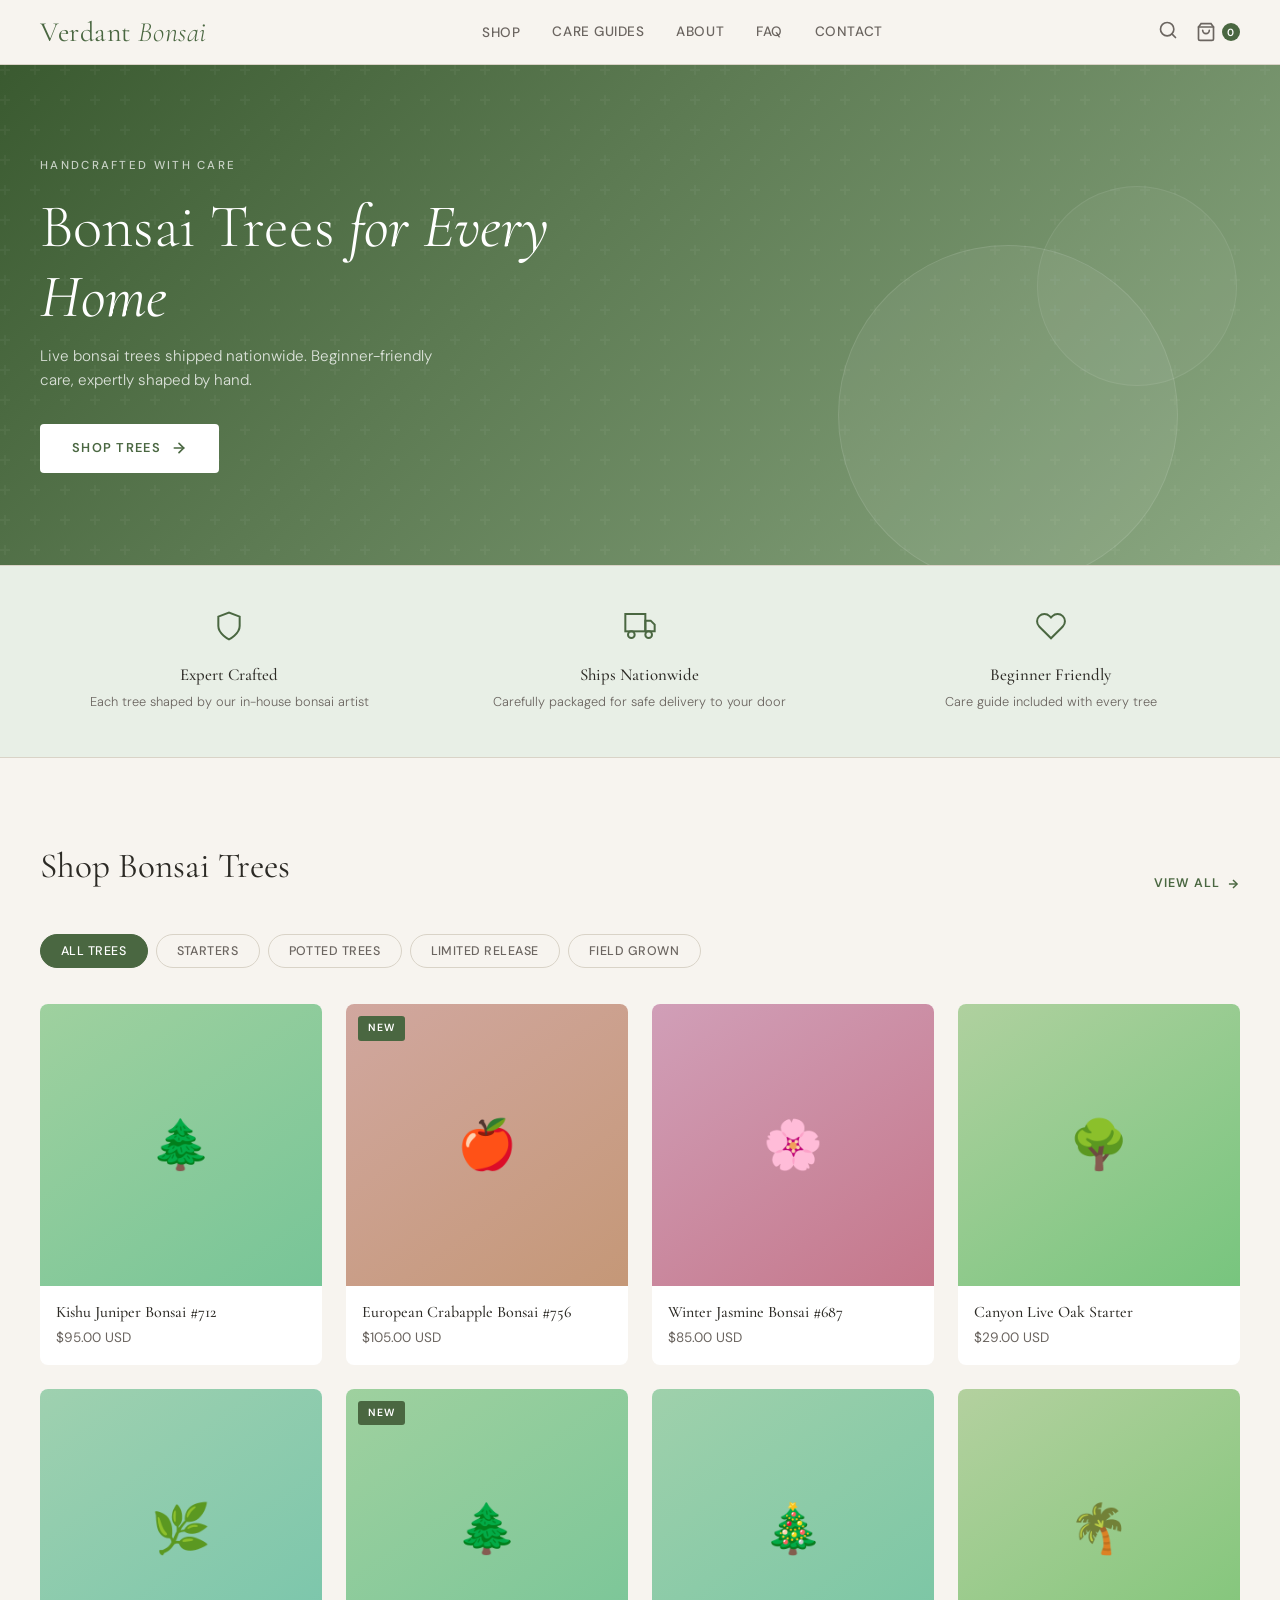
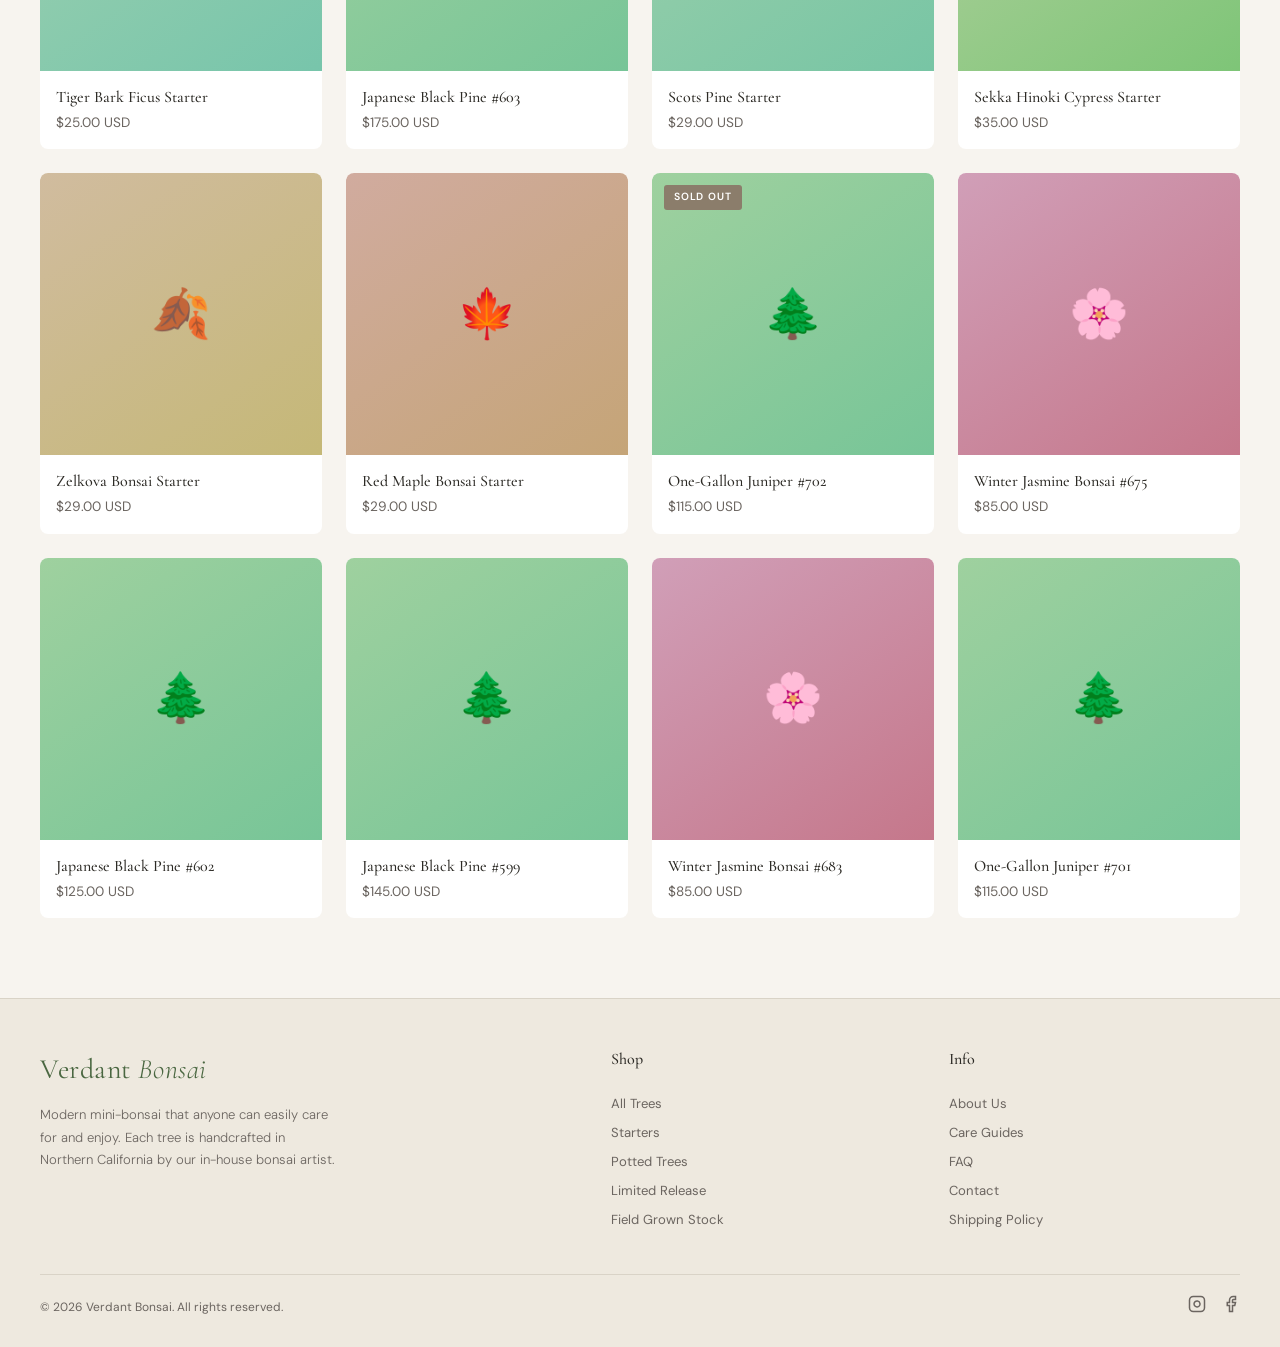
==== index.html @ 72b9e4d8 "Add files via upload" ====
<!DOCTYPE html>
<html lang="en">
<head>
<meta charset="UTF-8">
<meta name="viewport" content="width=device-width, initial-scale=1.0">
<title>Verdant — Bonsai Trees for Every Home</title>
<link rel="preconnect" href="https://fonts.googleapis.com">
<link href="https://fonts.googleapis.com/css2?family=Cormorant+Garamond:ital,wght@0,300;0,400;0,500;0,600;1,300;1,400&family=DM+Sans:wght@300;400;500;600&display=swap" rel="stylesheet">
<style>
:root {
  --color-bg: #f7f4ef;
  --color-bg-warm: #eee9df;
  --color-text: #2c2a25;
  --color-text-light: #6b6560;
  --color-accent: #4a6741;
  --color-accent-hover: #3b5334;
  --color-accent-light: #e8efe6;
  --color-border: #d9d3c7;
  --color-white: #ffffff;
  --color-badge-new: #4a6741;
  --color-badge-sold: #8b7d6b;
  --font-display: 'Cormorant Garamond', Georgia, serif;
  --font-body: 'DM Sans', -apple-system, sans-serif;
  --max-width: 1280px;
  --nav-height: 64px;
  --transition: 0.3s cubic-bezier(0.25, 0.46, 0.45, 0.94);
}
*, *::before, *::after { box-sizing: border-box; margin: 0; padding: 0; }
html { scroll-behavior: smooth; }
body {
  font-family: var(--font-body);
  background: var(--color-bg);
  color: var(--color-text);
  line-height: 1.6;
  -webkit-font-smoothing: antialiased;
}
a { color: inherit; text-decoration: none; }
img { display: block; max-width: 100%; }
button { border: none; background: none; cursor: pointer; font-family: inherit; }
ul { list-style: none; }

.header {
  position: sticky;
  top: 0;
  z-index: 100;
  background: var(--color-bg);
  border-bottom: 1px solid var(--color-border);
  transition: box-shadow var(--transition);
}
.header.scrolled { box-shadow: 0 2px 20px rgba(0,0,0,0.06); }
.header-inner {
  max-width: var(--max-width);
  margin: 0 auto;
  padding: 0 40px;
  display: flex;
  align-items: center;
  justify-content: space-between;
  height: var(--nav-height);
}
.logo {
  font-family: var(--font-display);
  font-size: 1.75rem;
  font-weight: 400;
  letter-spacing: 0.02em;
  color: var(--color-accent);
}
.logo span { font-style: italic; font-weight: 300; }
.nav-links {
  display: flex;
  align-items: center;
  gap: 32px;
}
.nav-links a {
  font-size: 0.85rem;
  font-weight: 500;
  letter-spacing: 0.04em;
  text-transform: uppercase;
  color: var(--color-text-light);
  position: relative;
  padding: 4px 0;
  transition: color var(--transition);
}
.nav-links a::after {
  content: '';
  position: absolute;
  bottom: -2px;
  left: 0;
  width: 0;
  height: 1.5px;
  background: var(--color-accent);
  transition: width var(--transition);
}
.nav-links a:hover { color: var(--color-accent); }
.nav-links a:hover::after { width: 100%; }
.nav-item { position: relative; }
.nav-dropdown {
  position: absolute;
  top: calc(100% + 18px);
  left: 50%;
  transform: translateX(-50%) translateY(8px);
  background: var(--color-white);
  border: 1px solid var(--color-border);
  border-radius: 8px;
  padding: 20px 24px;
  min-width: 200px;
  opacity: 0;
  visibility: hidden;
  transition: all var(--transition);
  box-shadow: 0 12px 40px rgba(0,0,0,0.08);
}
.nav-item:hover .nav-dropdown {
  opacity: 1;
  visibility: visible;
  transform: translateX(-50%) translateY(0);
}
.nav-dropdown a {
  display: block;
  font-size: 0.82rem;
  padding: 6px 0;
  text-transform: none;
  letter-spacing: 0;
  color: var(--color-text);
}
.nav-dropdown a:hover { color: var(--color-accent); }
.nav-dropdown a::after { display: none; }
.nav-icons {
  display: flex;
  align-items: center;
  gap: 18px;
}
.nav-icons button {
  color: var(--color-text-light);
  transition: color var(--transition);
}
.nav-icons button:hover { color: var(--color-accent); }
.cart-btn {
  position: relative;
  font-size: 0.82rem;
  font-weight: 500;
  display: flex;
  align-items: center;
  gap: 6px;
}
.cart-count {
  background: var(--color-accent);
  color: white;
  font-size: 0.65rem;
  width: 18px;
  height: 18px;
  border-radius: 50%;
  display: flex;
  align-items: center;
  justify-content: center;
  font-weight: 600;
}
.mobile-toggle {
  display: none;
  flex-direction: column;
  gap: 5px;
  padding: 4px;
}
.mobile-toggle span {
  display: block;
  width: 22px;
  height: 2px;
  background: var(--color-text);
}

.hero {
  position: relative;
  height: 500px;
  overflow: hidden;
  background: linear-gradient(135deg, #3a5a30 0%, #5c7a52 40%, #8ba882 100%);
}
.hero-overlay {
  position: absolute;
  inset: 0;
  background: url("data:image/svg+xml,%3Csvg width='60' height='60' viewBox='0 0 60 60' xmlns='http://www.w3.org/2000/svg'%3E%3Cg fill='none' fill-rule='evenodd'%3E%3Cg fill='%23ffffff' fill-opacity='0.04'%3E%3Cpath d='M36 34v-4h-2v4h-4v2h4v4h2v-4h4v-2h-4zm0-30V0h-2v4h-4v2h4v4h2V6h4V4h-4zM6 34v-4H4v4H0v2h4v4h2v-4h4v-2H6zM6 4V0H4v4H0v2h4v4h2V6h4V4H6z'/%3E%3C/g%3E%3C/g%3E%3C/svg%3E");
}
.hero-content {
  position: relative;
  z-index: 2;
  max-width: var(--max-width);
  margin: 0 auto;
  padding: 0 40px;
  height: 100%;
  display: flex;
  flex-direction: column;
  justify-content: center;
}
.hero-tag {
  font-size: 0.72rem;
  font-weight: 500;
  letter-spacing: 0.2em;
  text-transform: uppercase;
  color: rgba(255,255,255,0.7);
  margin-bottom: 16px;
}
.hero h1 {
  font-family: var(--font-display);
  font-size: clamp(2.4rem, 5vw, 3.8rem);
  font-weight: 300;
  color: white;
  line-height: 1.15;
  max-width: 560px;
  margin-bottom: 12px;
}
.hero h1 em { font-weight: 400; }
.hero-sub {
  font-size: 0.95rem;
  color: rgba(255,255,255,0.8);
  margin-bottom: 32px;
  max-width: 420px;
  font-weight: 300;
}
.hero-btn {
  display: inline-flex;
  align-items: center;
  gap: 10px;
  background: var(--color-white);
  color: var(--color-accent);
  padding: 14px 32px;
  font-size: 0.8rem;
  font-weight: 600;
  letter-spacing: 0.1em;
  text-transform: uppercase;
  border-radius: 4px;
  transition: all var(--transition);
  width: fit-content;
}
.hero-btn:hover {
  background: var(--color-text);
  color: white;
  transform: translateY(-1px);
}
.hero-btn svg { transition: transform var(--transition); }
.hero-btn:hover svg { transform: translateX(3px); }
.hero-deco {
  position: absolute;
  right: 8%;
  bottom: -20px;
  width: 340px;
  height: 340px;
  border-radius: 50%;
  background: rgba(255,255,255,0.06);
  border: 1px solid rgba(255,255,255,0.1);
}
.hero-deco::before {
  content: '';
  position: absolute;
  right: -60px;
  top: -60px;
  width: 200px;
  height: 200px;
  border-radius: 50%;
  background: rgba(255,255,255,0.04);
  border: 1px solid rgba(255,255,255,0.08);
}

.features {
  background: var(--color-accent-light);
  border-top: 1px solid var(--color-border);
  border-bottom: 1px solid var(--color-border);
}
.features-inner {
  max-width: var(--max-width);
  margin: 0 auto;
  padding: 44px 40px;
  display: grid;
  grid-template-columns: repeat(3, 1fr);
  gap: 32px;
  text-align: center;
}
.feature-item svg {
  margin: 0 auto 12px;
  color: var(--color-accent);
}
.feature-title {
  font-family: var(--font-display);
  font-size: 1.05rem;
  font-weight: 500;
  margin-bottom: 4px;
}
.feature-desc {
  font-size: 0.8rem;
  color: var(--color-text-light);
  font-weight: 300;
}

.section {
  max-width: var(--max-width);
  margin: 0 auto;
  padding: 80px 40px;
}
.section-header {
  display: flex;
  align-items: flex-end;
  justify-content: space-between;
  margin-bottom: 40px;
  flex-wrap: wrap;
  gap: 16px;
}
.section-title {
  font-family: var(--font-display);
  font-size: clamp(1.6rem, 3vw, 2.2rem);
  font-weight: 400;
}
.section-link {
  font-size: 0.78rem;
  font-weight: 600;
  letter-spacing: 0.08em;
  text-transform: uppercase;
  color: var(--color-accent);
  display: inline-flex;
  align-items: center;
  gap: 6px;
  transition: gap var(--transition);
}
.section-link:hover { gap: 10px; }

.tabs {
  display: flex;
  gap: 8px;
  margin-bottom: 36px;
  flex-wrap: wrap;
}
.tab {
  padding: 8px 20px;
  font-size: 0.78rem;
  font-weight: 500;
  letter-spacing: 0.04em;
  text-transform: uppercase;
  border-radius: 100px;
  border: 1.5px solid var(--color-border);
  color: var(--color-text-light);
  background: transparent;
  transition: all var(--transition);
}
.tab:hover, .tab.active {
  background: var(--color-accent);
  border-color: var(--color-accent);
  color: white;
}

.product-grid {
  display: grid;
  grid-template-columns: repeat(4, 1fr);
  gap: 24px;
}
.product-card {
  position: relative;
  border-radius: 8px;
  overflow: hidden;
  background: var(--color-white);
  transition: transform var(--transition), box-shadow var(--transition);
}
.product-card:hover {
  transform: translateY(-4px);
  box-shadow: 0 12px 40px rgba(0,0,0,0.08);
}
.product-img {
  position: relative;
  aspect-ratio: 1;
  overflow: hidden;
}
.img-placeholder {
  position: absolute;
  inset: 0;
  display: flex;
  align-items: center;
  justify-content: center;
  font-size: 3rem;
  transition: opacity 0.5s ease;
}
.img-placeholder.hover { opacity: 0; }
.product-card:hover .img-placeholder.primary { opacity: 0; }
.product-card:hover .img-placeholder.hover { opacity: 1; }
.product-badge {
  position: absolute;
  top: 12px;
  left: 12px;
  padding: 4px 10px;
  font-size: 0.65rem;
  font-weight: 600;
  letter-spacing: 0.08em;
  text-transform: uppercase;
  border-radius: 3px;
  color: white;
  z-index: 2;
}
.badge-new { background: var(--color-badge-new); }
.badge-sold { background: var(--color-badge-sold); }
.product-actions {
  position: absolute;
  bottom: 12px;
  left: 12px;
  right: 12px;
  opacity: 0;
  transform: translateY(8px);
  transition: all var(--transition);
  z-index: 2;
}
.product-card:hover .product-actions {
  opacity: 1;
  transform: translateY(0);
}
.add-to-cart-btn {
  width: 100%;
  padding: 11px;
  background: var(--color-accent);
  color: white;
  font-size: 0.72rem;
  font-weight: 600;
  letter-spacing: 0.1em;
  text-transform: uppercase;
  border-radius: 4px;
  transition: background var(--transition);
}
.add-to-cart-btn:hover { background: var(--color-accent-hover); }
.add-to-cart-btn.sold-out {
  background: var(--color-badge-sold);
  cursor: not-allowed;
}
.product-info { padding: 16px; }
.product-name {
  font-family: var(--font-display);
  font-size: 1rem;
  font-weight: 500;
  margin-bottom: 4px;
  line-height: 1.3;
}
.product-price {
  font-size: 0.85rem;
  color: var(--color-text-light);
  font-weight: 400;
}

.footer {
  background: var(--color-bg-warm);
  border-top: 1px solid var(--color-border);
  padding: 48px 40px 28px;
}
.footer-inner {
  max-width: var(--max-width);
  margin: 0 auto;
  display: grid;
  grid-template-columns: 1.8fr 1fr 1fr;
  gap: 48px;
  margin-bottom: 40px;
}
.footer-brand .logo { margin-bottom: 12px; }
.footer-brand p {
  font-size: 0.82rem;
  color: var(--color-text-light);
  line-height: 1.7;
  font-weight: 300;
  max-width: 300px;
}
.footer-col h4 {
  font-family: var(--font-display);
  font-size: 1rem;
  font-weight: 500;
  margin-bottom: 16px;
}
.footer-col a {
  display: block;
  font-size: 0.82rem;
  color: var(--color-text-light);
  padding: 4px 0;
  transition: color var(--transition);
}
.footer-col a:hover { color: var(--color-accent); }
.footer-bottom {
  max-width: var(--max-width);
  margin: 0 auto;
  padding-top: 20px;
  border-top: 1px solid var(--color-border);
  display: flex;
  justify-content: space-between;
  align-items: center;
  font-size: 0.75rem;
  color: var(--color-text-light);
}
.social-links { display: flex; gap: 16px; }
.social-links a {
  color: var(--color-text-light);
  transition: color var(--transition);
}
.social-links a:hover { color: var(--color-accent); }

.fade-up {
  opacity: 0;
  transform: translateY(24px);
  transition: opacity 0.6s ease, transform 0.6s ease;
}
.fade-up.visible {
  opacity: 1;
  transform: translateY(0);
}

@media (max-width: 1024px) {
  .product-grid { grid-template-columns: repeat(3, 1fr); }
  .footer-inner { grid-template-columns: 1fr 1fr; }
}
@media (max-width: 768px) {
  .nav-links { display: none; }
  .mobile-toggle { display: flex; }
  .header-inner { padding: 0 20px; }
  .section { padding: 48px 20px; }
  .product-grid { grid-template-columns: repeat(2, 1fr); gap: 14px; }
  .hero { height: 380px; }
  .hero-content { padding: 0 20px; }
  .hero h1 { font-size: 2rem; }
  .hero-deco { display: none; }
  .features-inner { padding: 32px 20px; grid-template-columns: 1fr; gap: 24px; }
  .footer { padding: 36px 20px 20px; }
  .footer-inner { gap: 32px; }
  .footer-bottom { flex-direction: column; gap: 12px; text-align: center; }
}
@media (max-width: 480px) {
  .product-grid { gap: 10px; }
  .product-info { padding: 10px; }
  .product-name { font-size: 0.88rem; }
  .tab { padding: 6px 14px; font-size: 0.7rem; }
}
</style>
</head>
<body>

<header class="header" id="header">
  <div class="header-inner">
    <a href="#" class="logo">Verdant<span>&nbsp;Bonsai</span></a>
    <nav class="nav-links">
      <div class="nav-item">
        <a href="#shop">Shop</a>
        <div class="nav-dropdown">
          <a href="#">All Trees</a>
          <a href="#">Starter Trees</a>
          <a href="#">Potted Trees</a>
          <a href="#">Field Grown Stock</a>
          <a href="#">Limited Release</a>
        </div>
      </div>
      <a href="#">Care Guides</a>
      <a href="#about">About</a>
      <a href="#">FAQ</a>
      <a href="#">Contact</a>
    </nav>
    <div class="nav-icons">
      <button aria-label="Search">
        <svg width="20" height="20" viewBox="0 0 24 24" fill="none" stroke="currentColor" stroke-width="2" stroke-linecap="round"><circle cx="11" cy="11" r="8"/><line x1="21" y1="21" x2="16.65" y2="16.65"/></svg>
      </button>
      <button class="cart-btn" aria-label="Cart">
        <svg width="20" height="20" viewBox="0 0 24 24" fill="none" stroke="currentColor" stroke-width="2" stroke-linecap="round"><path d="M6 2L3 6v14a2 2 0 002 2h14a2 2 0 002-2V6l-3-4z"/><line x1="3" y1="6" x2="21" y2="6"/><path d="M16 10a4 4 0 01-8 0"/></svg>
        <span class="cart-count">0</span>
      </button>
      <button class="mobile-toggle" aria-label="Menu">
        <span></span><span></span><span></span>
      </button>
    </div>
  </div>
</header>

<section class="hero">
  <div class="hero-overlay"></div>
  <div class="hero-content">
    <div class="hero-tag">Handcrafted with care</div>
    <h1>Bonsai Trees <em>for Every Home</em></h1>
    <p class="hero-sub">Live bonsai trees shipped nationwide. Beginner-friendly care, expertly shaped by hand.</p>
    <a href="#shop" class="hero-btn">
      Shop Trees
      <svg width="16" height="16" viewBox="0 0 24 24" fill="none" stroke="currentColor" stroke-width="2.5" stroke-linecap="round"><line x1="5" y1="12" x2="19" y2="12"/><polyline points="12 5 19 12 12 19"/></svg>
    </a>
  </div>
  <div class="hero-deco"></div>
</section>

<div class="features">
  <div class="features-inner">
    <div class="feature-item fade-up">
      <svg width="32" height="32" viewBox="0 0 24 24" fill="none" stroke="currentColor" stroke-width="1.5"><path d="M12 22s8-4 8-10V5l-8-3-8 3v7c0 6 8 10 8 10z"/></svg>
      <div class="feature-title">Expert Crafted</div>
      <div class="feature-desc">Each tree shaped by our in-house bonsai artist</div>
    </div>
    <div class="feature-item fade-up" style="transition-delay:0.1s">
      <svg width="32" height="32" viewBox="0 0 24 24" fill="none" stroke="currentColor" stroke-width="1.5"><rect x="1" y="3" width="15" height="13"/><polygon points="16 8 20 8 23 11 23 16 16 16 16 8"/><circle cx="5.5" cy="18.5" r="2.5"/><circle cx="18.5" cy="18.5" r="2.5"/></svg>
      <div class="feature-title">Ships Nationwide</div>
      <div class="feature-desc">Carefully packaged for safe delivery to your door</div>
    </div>
    <div class="feature-item fade-up" style="transition-delay:0.2s">
      <svg width="32" height="32" viewBox="0 0 24 24" fill="none" stroke="currentColor" stroke-width="1.5"><path d="M20.84 4.61a5.5 5.5 0 00-7.78 0L12 5.67l-1.06-1.06a5.5 5.5 0 00-7.78 7.78l1.06 1.06L12 21.23l7.78-7.78 1.06-1.06a5.5 5.5 0 000-7.78z"/></svg>
      <div class="feature-title">Beginner Friendly</div>
      <div class="feature-desc">Care guide included with every tree</div>
    </div>
  </div>
</div>

<section class="section" id="shop">
  <div class="section-header fade-up">
    <h2 class="section-title">Shop Bonsai Trees</h2>
    <a href="#" class="section-link">
      View All
      <svg width="14" height="14" viewBox="0 0 24 24" fill="none" stroke="currentColor" stroke-width="2.5"><line x1="5" y1="12" x2="19" y2="12"/><polyline points="12 5 19 12 12 19"/></svg>
    </a>
  </div>
  <div class="tabs fade-up">
    <button class="tab active" data-filter="all" onclick="filterTrees(this)">All Trees</button>
    <button class="tab" data-filter="starter" onclick="filterTrees(this)">Starters</button>
    <button class="tab" data-filter="potted" onclick="filterTrees(this)">Potted Trees</button>
    <button class="tab" data-filter="limited" onclick="filterTrees(this)">Limited Release</button>
    <button class="tab" data-filter="field" onclick="filterTrees(this)">Field Grown</button>
  </div>
  <div class="product-grid" id="productGrid"></div>
</section>

<footer class="footer" id="about">
  <div class="footer-inner">
    <div class="footer-brand">
      <div class="logo">Verdant<span>&nbsp;Bonsai</span></div>
      <p>Modern mini-bonsai that anyone can easily care for and enjoy. Each tree is handcrafted in Northern California by our in-house bonsai artist.</p>
    </div>
    <div class="footer-col">
      <h4>Shop</h4>
      <a href="#">All Trees</a>
      <a href="#">Starters</a>
      <a href="#">Potted Trees</a>
      <a href="#">Limited Release</a>
      <a href="#">Field Grown Stock</a>
    </div>
    <div class="footer-col">
      <h4>Info</h4>
      <a href="#">About Us</a>
      <a href="#">Care Guides</a>
      <a href="#">FAQ</a>
      <a href="#">Contact</a>
      <a href="#">Shipping Policy</a>
    </div>
  </div>
  <div class="footer-bottom">
    <span>&copy; 2026 Verdant Bonsai. All rights reserved.</span>
    <div class="social-links">
      <a href="#" aria-label="Instagram">
        <svg width="18" height="18" viewBox="0 0 24 24" fill="none" stroke="currentColor" stroke-width="2"><rect x="2" y="2" width="20" height="20" rx="5"/><path d="M16 11.37A4 4 0 1112.63 8 4 4 0 0116 11.37z"/><line x1="17.5" y1="6.5" x2="17.51" y2="6.5"/></svg>
      </a>
      <a href="#" aria-label="Facebook">
        <svg width="18" height="18" viewBox="0 0 24 24" fill="none" stroke="currentColor" stroke-width="2"><path d="M18 2h-3a5 5 0 00-5 5v3H7v4h3v8h4v-8h3l1-4h-4V7a1 1 0 011-1h3z"/></svg>
      </a>
    </div>
  </div>
</footer>

<script>
const trees = [
  { name: 'Kishu Juniper Bonsai #712', price: 95, badge: '', emoji: '🌲', cat: 'limited' },
  { name: 'European Crabapple Bonsai #756', price: 105, badge: 'new', emoji: '🍎', cat: 'limited' },
  { name: 'Winter Jasmine Bonsai #687', price: 85, badge: '', emoji: '🌸', cat: 'potted' },
  { name: 'Canyon Live Oak Starter', price: 29, badge: '', emoji: '🌳', cat: 'starter' },
  { name: 'Tiger Bark Ficus Starter', price: 25, badge: '', emoji: '🌿', cat: 'starter' },
  { name: 'Japanese Black Pine #603', price: 175, badge: 'new', emoji: '🌲', cat: 'field' },
  { name: 'Scots Pine Starter', price: 29, badge: '', emoji: '🎄', cat: 'starter' },
  { name: 'Sekka Hinoki Cypress Starter', price: 35, badge: '', emoji: '🌴', cat: 'starter' },
  { name: 'Zelkova Bonsai Starter', price: 29, badge: '', emoji: '🍂', cat: 'starter' },
  { name: 'Red Maple Bonsai Starter', price: 29, badge: '', emoji: '🍁', cat: 'starter' },
  { name: 'One-Gallon Juniper #702', price: 115, badge: 'sold', emoji: '🌲', cat: 'limited' },
  { name: 'Winter Jasmine Bonsai #675', price: 85, badge: '', emoji: '🌸', cat: 'potted' },
  { name: 'Japanese Black Pine #602', price: 125, badge: '', emoji: '🌲', cat: 'field' },
  { name: 'Japanese Black Pine #599', price: 145, badge: '', emoji: '🌲', cat: 'field' },
  { name: 'Winter Jasmine Bonsai #683', price: 85, badge: '', emoji: '🌸', cat: 'potted' },
  { name: 'One-Gallon Juniper #701', price: 115, badge: '', emoji: '🌲', cat: 'limited' },
];

const hueMap = {
  '🌲': [120,145], '🍎': [10,25], '🌸': [330,345], '🌳': [100,125],
  '🌿': [140,160], '🎄': [135,155], '🌴': [95,115], '🍂': [35,50], '🍁': [15,35],
};

function createCard(item, i) {
  const [h1, h2] = hueMap[item.emoji] || [120, 145];
  let badgeHTML = '';
  if (item.badge === 'new') badgeHTML = '<span class="product-badge badge-new">New</span>';
  if (item.badge === 'sold') badgeHTML = '<span class="product-badge badge-sold">Sold Out</span>';
  const btnClass = item.badge === 'sold' ? 'add-to-cart-btn sold-out' : 'add-to-cart-btn';
  const btnText = item.badge === 'sold' ? 'Sold Out' : 'Add to Cart';
  return '<div class="product-card fade-up" style="transition-delay:' + Math.min(i * 0.05, 0.3) + 's">' +
    '<div class="product-img">' + badgeHTML +
    '<div class="img-placeholder primary" style="background:linear-gradient(145deg, hsl(' + h1 + ',35%,72%) 0%, hsl(' + h2 + ',40%,62%) 100%)"><span>' + item.emoji + '</span></div>' +
    '<div class="img-placeholder hover" style="background:linear-gradient(145deg, hsl(' + h1 + ',40%,65%) 0%, hsl(' + h2 + ',45%,55%) 100%)"><span>' + item.emoji + '</span></div>' +
    '<div class="product-actions"><button class="' + btnClass + '">' + btnText + '</button></div>' +
    '</div>' +
    '<div class="product-info"><div class="product-name">' + item.name + '</div>' +
    '<div class="product-price">$' + item.price.toFixed(2) + ' USD</div></div></div>';
}

function renderGrid(items) {
  document.getElementById('productGrid').innerHTML = items.map(createCard).join('');
  observeFadeUps();
}

function filterTrees(btn) {
  document.querySelectorAll('.tab').forEach(function(t) { t.classList.remove('active'); });
  btn.classList.add('active');
  var filter = btn.dataset.filter;
  var filtered = filter === 'all' ? trees : trees.filter(function(t) { return t.cat === filter; });
  renderGrid(filtered);
}

renderGrid(trees);

window.addEventListener('scroll', function() {
  document.getElementById('header').classList.toggle('scrolled', window.scrollY > 10);
});

function observeFadeUps() {
  var observer = new IntersectionObserver(function(entries) {
    entries.forEach(function(entry) {
      if (entry.isIntersecting) {
        entry.target.classList.add('visible');
        observer.unobserve(entry.target);
      }
    });
  }, { threshold: 0.1 });
  document.querySelectorAll('.fade-up:not(.visible)').forEach(function(el) { observer.observe(el); });
}
observeFadeUps();
</script>
</body>
</html>
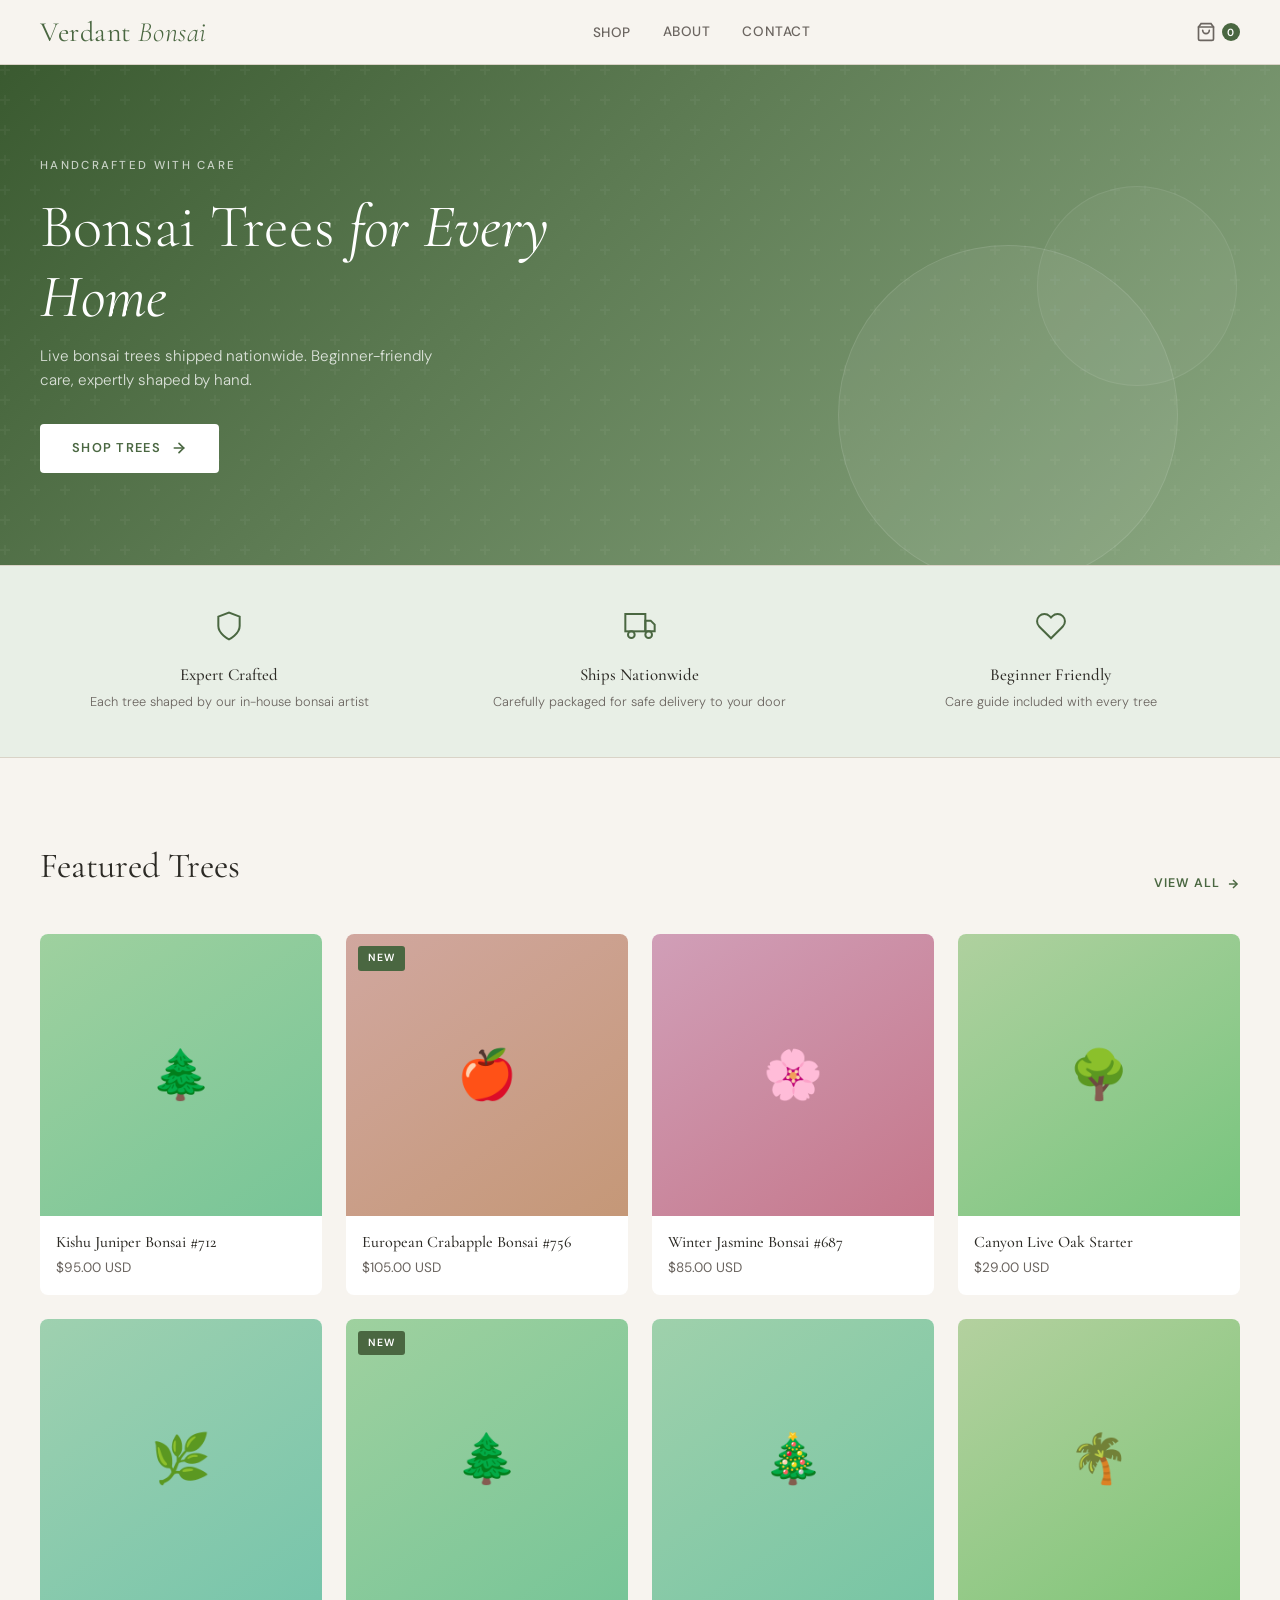
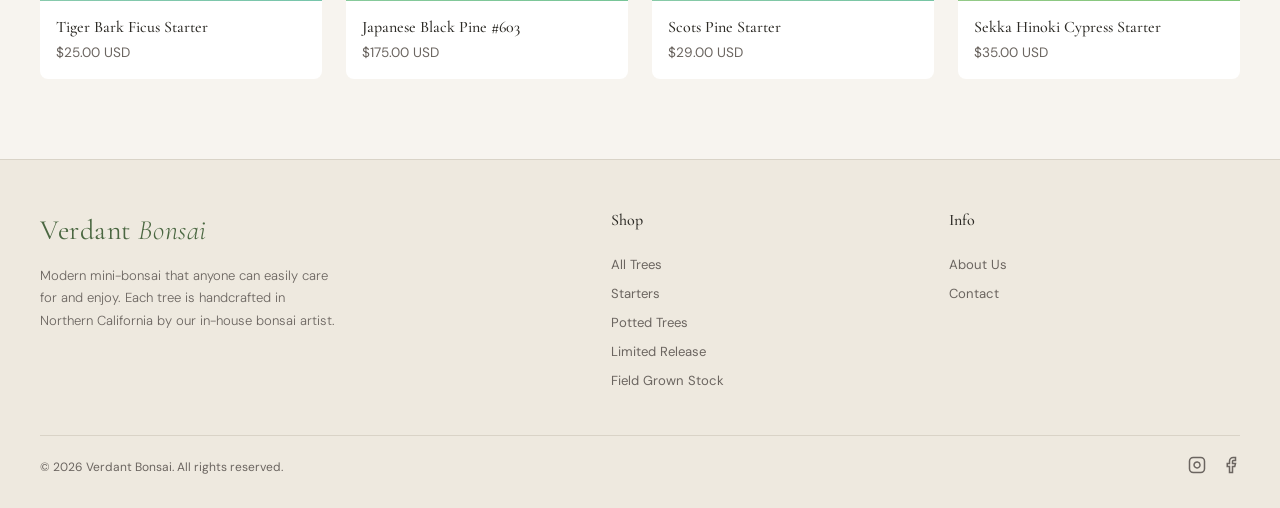
==== commit d4dd791d: "Initial commit: Verdant Bonsai website" ====
--- a/index.html
+++ b/index.html
@@ -6,550 +6,28 @@
 <title>Verdant — Bonsai Trees for Every Home</title>
 <link rel="preconnect" href="https://fonts.googleapis.com">
 <link href="https://fonts.googleapis.com/css2?family=Cormorant+Garamond:ital,wght@0,300;0,400;0,500;0,600;1,300;1,400&family=DM+Sans:wght@300;400;500;600&display=swap" rel="stylesheet">
-<style>
-:root {
-  --color-bg: #f7f4ef;
-  --color-bg-warm: #eee9df;
-  --color-text: #2c2a25;
-  --color-text-light: #6b6560;
-  --color-accent: #4a6741;
-  --color-accent-hover: #3b5334;
-  --color-accent-light: #e8efe6;
-  --color-border: #d9d3c7;
-  --color-white: #ffffff;
-  --color-badge-new: #4a6741;
-  --color-badge-sold: #8b7d6b;
-  --font-display: 'Cormorant Garamond', Georgia, serif;
-  --font-body: 'DM Sans', -apple-system, sans-serif;
-  --max-width: 1280px;
-  --nav-height: 64px;
-  --transition: 0.3s cubic-bezier(0.25, 0.46, 0.45, 0.94);
-}
-*, *::before, *::after { box-sizing: border-box; margin: 0; padding: 0; }
-html { scroll-behavior: smooth; }
-body {
-  font-family: var(--font-body);
-  background: var(--color-bg);
-  color: var(--color-text);
-  line-height: 1.6;
-  -webkit-font-smoothing: antialiased;
-}
-a { color: inherit; text-decoration: none; }
-img { display: block; max-width: 100%; }
-button { border: none; background: none; cursor: pointer; font-family: inherit; }
-ul { list-style: none; }
-
-.header {
-  position: sticky;
-  top: 0;
-  z-index: 100;
-  background: var(--color-bg);
-  border-bottom: 1px solid var(--color-border);
-  transition: box-shadow var(--transition);
-}
-.header.scrolled { box-shadow: 0 2px 20px rgba(0,0,0,0.06); }
-.header-inner {
-  max-width: var(--max-width);
-  margin: 0 auto;
-  padding: 0 40px;
-  display: flex;
-  align-items: center;
-  justify-content: space-between;
-  height: var(--nav-height);
-}
-.logo {
-  font-family: var(--font-display);
-  font-size: 1.75rem;
-  font-weight: 400;
-  letter-spacing: 0.02em;
-  color: var(--color-accent);
-}
-.logo span { font-style: italic; font-weight: 300; }
-.nav-links {
-  display: flex;
-  align-items: center;
-  gap: 32px;
-}
-.nav-links a {
-  font-size: 0.85rem;
-  font-weight: 500;
-  letter-spacing: 0.04em;
-  text-transform: uppercase;
-  color: var(--color-text-light);
-  position: relative;
-  padding: 4px 0;
-  transition: color var(--transition);
-}
-.nav-links a::after {
-  content: '';
-  position: absolute;
-  bottom: -2px;
-  left: 0;
-  width: 0;
-  height: 1.5px;
-  background: var(--color-accent);
-  transition: width var(--transition);
-}
-.nav-links a:hover { color: var(--color-accent); }
-.nav-links a:hover::after { width: 100%; }
-.nav-item { position: relative; }
-.nav-dropdown {
-  position: absolute;
-  top: calc(100% + 18px);
-  left: 50%;
-  transform: translateX(-50%) translateY(8px);
-  background: var(--color-white);
-  border: 1px solid var(--color-border);
-  border-radius: 8px;
-  padding: 20px 24px;
-  min-width: 200px;
-  opacity: 0;
-  visibility: hidden;
-  transition: all var(--transition);
-  box-shadow: 0 12px 40px rgba(0,0,0,0.08);
-}
-.nav-item:hover .nav-dropdown {
-  opacity: 1;
-  visibility: visible;
-  transform: translateX(-50%) translateY(0);
-}
-.nav-dropdown a {
-  display: block;
-  font-size: 0.82rem;
-  padding: 6px 0;
-  text-transform: none;
-  letter-spacing: 0;
-  color: var(--color-text);
-}
-.nav-dropdown a:hover { color: var(--color-accent); }
-.nav-dropdown a::after { display: none; }
-.nav-icons {
-  display: flex;
-  align-items: center;
-  gap: 18px;
-}
-.nav-icons button {
-  color: var(--color-text-light);
-  transition: color var(--transition);
-}
-.nav-icons button:hover { color: var(--color-accent); }
-.cart-btn {
-  position: relative;
-  font-size: 0.82rem;
-  font-weight: 500;
-  display: flex;
-  align-items: center;
-  gap: 6px;
-}
-.cart-count {
-  background: var(--color-accent);
-  color: white;
-  font-size: 0.65rem;
-  width: 18px;
-  height: 18px;
-  border-radius: 50%;
-  display: flex;
-  align-items: center;
-  justify-content: center;
-  font-weight: 600;
-}
-.mobile-toggle {
-  display: none;
-  flex-direction: column;
-  gap: 5px;
-  padding: 4px;
-}
-.mobile-toggle span {
-  display: block;
-  width: 22px;
-  height: 2px;
-  background: var(--color-text);
-}
-
-.hero {
-  position: relative;
-  height: 500px;
-  overflow: hidden;
-  background: linear-gradient(135deg, #3a5a30 0%, #5c7a52 40%, #8ba882 100%);
-}
-.hero-overlay {
-  position: absolute;
-  inset: 0;
-  background: url("data:image/svg+xml,%3Csvg width='60' height='60' viewBox='0 0 60 60' xmlns='http://www.w3.org/2000/svg'%3E%3Cg fill='none' fill-rule='evenodd'%3E%3Cg fill='%23ffffff' fill-opacity='0.04'%3E%3Cpath d='M36 34v-4h-2v4h-4v2h4v4h2v-4h4v-2h-4zm0-30V0h-2v4h-4v2h4v4h2V6h4V4h-4zM6 34v-4H4v4H0v2h4v4h2v-4h4v-2H6zM6 4V0H4v4H0v2h4v4h2V6h4V4H6z'/%3E%3C/g%3E%3C/g%3E%3C/svg%3E");
-}
-.hero-content {
-  position: relative;
-  z-index: 2;
-  max-width: var(--max-width);
-  margin: 0 auto;
-  padding: 0 40px;
-  height: 100%;
-  display: flex;
-  flex-direction: column;
-  justify-content: center;
-}
-.hero-tag {
-  font-size: 0.72rem;
-  font-weight: 500;
-  letter-spacing: 0.2em;
-  text-transform: uppercase;
-  color: rgba(255,255,255,0.7);
-  margin-bottom: 16px;
-}
-.hero h1 {
-  font-family: var(--font-display);
-  font-size: clamp(2.4rem, 5vw, 3.8rem);
-  font-weight: 300;
-  color: white;
-  line-height: 1.15;
-  max-width: 560px;
-  margin-bottom: 12px;
-}
-.hero h1 em { font-weight: 400; }
-.hero-sub {
-  font-size: 0.95rem;
-  color: rgba(255,255,255,0.8);
-  margin-bottom: 32px;
-  max-width: 420px;
-  font-weight: 300;
-}
-.hero-btn {
-  display: inline-flex;
-  align-items: center;
-  gap: 10px;
-  background: var(--color-white);
-  color: var(--color-accent);
-  padding: 14px 32px;
-  font-size: 0.8rem;
-  font-weight: 600;
-  letter-spacing: 0.1em;
-  text-transform: uppercase;
-  border-radius: 4px;
-  transition: all var(--transition);
-  width: fit-content;
-}
-.hero-btn:hover {
-  background: var(--color-text);
-  color: white;
-  transform: translateY(-1px);
-}
-.hero-btn svg { transition: transform var(--transition); }
-.hero-btn:hover svg { transform: translateX(3px); }
-.hero-deco {
-  position: absolute;
-  right: 8%;
-  bottom: -20px;
-  width: 340px;
-  height: 340px;
-  border-radius: 50%;
-  background: rgba(255,255,255,0.06);
-  border: 1px solid rgba(255,255,255,0.1);
-}
-.hero-deco::before {
-  content: '';
-  position: absolute;
-  right: -60px;
-  top: -60px;
-  width: 200px;
-  height: 200px;
-  border-radius: 50%;
-  background: rgba(255,255,255,0.04);
-  border: 1px solid rgba(255,255,255,0.08);
-}
-
-.features {
-  background: var(--color-accent-light);
-  border-top: 1px solid var(--color-border);
-  border-bottom: 1px solid var(--color-border);
-}
-.features-inner {
-  max-width: var(--max-width);
-  margin: 0 auto;
-  padding: 44px 40px;
-  display: grid;
-  grid-template-columns: repeat(3, 1fr);
-  gap: 32px;
-  text-align: center;
-}
-.feature-item svg {
-  margin: 0 auto 12px;
-  color: var(--color-accent);
-}
-.feature-title {
-  font-family: var(--font-display);
-  font-size: 1.05rem;
-  font-weight: 500;
-  margin-bottom: 4px;
-}
-.feature-desc {
-  font-size: 0.8rem;
-  color: var(--color-text-light);
-  font-weight: 300;
-}
-
-.section {
-  max-width: var(--max-width);
-  margin: 0 auto;
-  padding: 80px 40px;
-}
-.section-header {
-  display: flex;
-  align-items: flex-end;
-  justify-content: space-between;
-  margin-bottom: 40px;
-  flex-wrap: wrap;
-  gap: 16px;
-}
-.section-title {
-  font-family: var(--font-display);
-  font-size: clamp(1.6rem, 3vw, 2.2rem);
-  font-weight: 400;
-}
-.section-link {
-  font-size: 0.78rem;
-  font-weight: 600;
-  letter-spacing: 0.08em;
-  text-transform: uppercase;
-  color: var(--color-accent);
-  display: inline-flex;
-  align-items: center;
-  gap: 6px;
-  transition: gap var(--transition);
-}
-.section-link:hover { gap: 10px; }
-
-.tabs {
-  display: flex;
-  gap: 8px;
-  margin-bottom: 36px;
-  flex-wrap: wrap;
-}
-.tab {
-  padding: 8px 20px;
-  font-size: 0.78rem;
-  font-weight: 500;
-  letter-spacing: 0.04em;
-  text-transform: uppercase;
-  border-radius: 100px;
-  border: 1.5px solid var(--color-border);
-  color: var(--color-text-light);
-  background: transparent;
-  transition: all var(--transition);
-}
-.tab:hover, .tab.active {
-  background: var(--color-accent);
-  border-color: var(--color-accent);
-  color: white;
-}
-
-.product-grid {
-  display: grid;
-  grid-template-columns: repeat(4, 1fr);
-  gap: 24px;
-}
-.product-card {
-  position: relative;
-  border-radius: 8px;
-  overflow: hidden;
-  background: var(--color-white);
-  transition: transform var(--transition), box-shadow var(--transition);
-}
-.product-card:hover {
-  transform: translateY(-4px);
-  box-shadow: 0 12px 40px rgba(0,0,0,0.08);
-}
-.product-img {
-  position: relative;
-  aspect-ratio: 1;
-  overflow: hidden;
-}
-.img-placeholder {
-  position: absolute;
-  inset: 0;
-  display: flex;
-  align-items: center;
-  justify-content: center;
-  font-size: 3rem;
-  transition: opacity 0.5s ease;
-}
-.img-placeholder.hover { opacity: 0; }
-.product-card:hover .img-placeholder.primary { opacity: 0; }
-.product-card:hover .img-placeholder.hover { opacity: 1; }
-.product-badge {
-  position: absolute;
-  top: 12px;
-  left: 12px;
-  padding: 4px 10px;
-  font-size: 0.65rem;
-  font-weight: 600;
-  letter-spacing: 0.08em;
-  text-transform: uppercase;
-  border-radius: 3px;
-  color: white;
-  z-index: 2;
-}
-.badge-new { background: var(--color-badge-new); }
-.badge-sold { background: var(--color-badge-sold); }
-.product-actions {
-  position: absolute;
-  bottom: 12px;
-  left: 12px;
-  right: 12px;
-  opacity: 0;
-  transform: translateY(8px);
-  transition: all var(--transition);
-  z-index: 2;
-}
-.product-card:hover .product-actions {
-  opacity: 1;
-  transform: translateY(0);
-}
-.add-to-cart-btn {
-  width: 100%;
-  padding: 11px;
-  background: var(--color-accent);
-  color: white;
-  font-size: 0.72rem;
-  font-weight: 600;
-  letter-spacing: 0.1em;
-  text-transform: uppercase;
-  border-radius: 4px;
-  transition: background var(--transition);
-}
-.add-to-cart-btn:hover { background: var(--color-accent-hover); }
-.add-to-cart-btn.sold-out {
-  background: var(--color-badge-sold);
-  cursor: not-allowed;
-}
-.product-info { padding: 16px; }
-.product-name {
-  font-family: var(--font-display);
-  font-size: 1rem;
-  font-weight: 500;
-  margin-bottom: 4px;
-  line-height: 1.3;
-}
-.product-price {
-  font-size: 0.85rem;
-  color: var(--color-text-light);
-  font-weight: 400;
-}
-
-.footer {
-  background: var(--color-bg-warm);
-  border-top: 1px solid var(--color-border);
-  padding: 48px 40px 28px;
-}
-.footer-inner {
-  max-width: var(--max-width);
-  margin: 0 auto;
-  display: grid;
-  grid-template-columns: 1.8fr 1fr 1fr;
-  gap: 48px;
-  margin-bottom: 40px;
-}
-.footer-brand .logo { margin-bottom: 12px; }
-.footer-brand p {
-  font-size: 0.82rem;
-  color: var(--color-text-light);
-  line-height: 1.7;
-  font-weight: 300;
-  max-width: 300px;
-}
-.footer-col h4 {
-  font-family: var(--font-display);
-  font-size: 1rem;
-  font-weight: 500;
-  margin-bottom: 16px;
-}
-.footer-col a {
-  display: block;
-  font-size: 0.82rem;
-  color: var(--color-text-light);
-  padding: 4px 0;
-  transition: color var(--transition);
-}
-.footer-col a:hover { color: var(--color-accent); }
-.footer-bottom {
-  max-width: var(--max-width);
-  margin: 0 auto;
-  padding-top: 20px;
-  border-top: 1px solid var(--color-border);
-  display: flex;
-  justify-content: space-between;
-  align-items: center;
-  font-size: 0.75rem;
-  color: var(--color-text-light);
-}
-.social-links { display: flex; gap: 16px; }
-.social-links a {
-  color: var(--color-text-light);
-  transition: color var(--transition);
-}
-.social-links a:hover { color: var(--color-accent); }
-
-.fade-up {
-  opacity: 0;
-  transform: translateY(24px);
-  transition: opacity 0.6s ease, transform 0.6s ease;
-}
-.fade-up.visible {
-  opacity: 1;
-  transform: translateY(0);
-}
-
-@media (max-width: 1024px) {
-  .product-grid { grid-template-columns: repeat(3, 1fr); }
-  .footer-inner { grid-template-columns: 1fr 1fr; }
-}
-@media (max-width: 768px) {
-  .nav-links { display: none; }
-  .mobile-toggle { display: flex; }
-  .header-inner { padding: 0 20px; }
-  .section { padding: 48px 20px; }
-  .product-grid { grid-template-columns: repeat(2, 1fr); gap: 14px; }
-  .hero { height: 380px; }
-  .hero-content { padding: 0 20px; }
-  .hero h1 { font-size: 2rem; }
-  .hero-deco { display: none; }
-  .features-inner { padding: 32px 20px; grid-template-columns: 1fr; gap: 24px; }
-  .footer { padding: 36px 20px 20px; }
-  .footer-inner { gap: 32px; }
-  .footer-bottom { flex-direction: column; gap: 12px; text-align: center; }
-}
-@media (max-width: 480px) {
-  .product-grid { gap: 10px; }
-  .product-info { padding: 10px; }
-  .product-name { font-size: 0.88rem; }
-  .tab { padding: 6px 14px; font-size: 0.7rem; }
-}
-</style>
+<link rel="stylesheet" href="css/styles.css">
 </head>
 <body>
 
 <header class="header" id="header">
   <div class="header-inner">
-    <a href="#" class="logo">Verdant<span>&nbsp;Bonsai</span></a>
+    <a href="index.html" class="logo">Verdant<span>&nbsp;Bonsai</span></a>
     <nav class="nav-links">
       <div class="nav-item">
-        <a href="#shop">Shop</a>
+        <a href="shop.html">Shop</a>
         <div class="nav-dropdown">
-          <a href="#">All Trees</a>
-          <a href="#">Starter Trees</a>
-          <a href="#">Potted Trees</a>
-          <a href="#">Field Grown Stock</a>
-          <a href="#">Limited Release</a>
+          <a href="shop.html">All Trees</a>
+          <a href="shop.html?cat=starter">Starter Trees</a>
+          <a href="shop.html?cat=potted">Potted Trees</a>
+          <a href="shop.html?cat=field">Field Grown Stock</a>
+          <a href="shop.html?cat=limited">Limited Release</a>
         </div>
       </div>
-      <a href="#">Care Guides</a>
-      <a href="#about">About</a>
-      <a href="#">FAQ</a>
-      <a href="#">Contact</a>
+      <a href="about.html">About</a>
+      <a href="contact.html">Contact</a>
     </nav>
     <div class="nav-icons">
-      <button aria-label="Search">
-        <svg width="20" height="20" viewBox="0 0 24 24" fill="none" stroke="currentColor" stroke-width="2" stroke-linecap="round"><circle cx="11" cy="11" r="8"/><line x1="21" y1="21" x2="16.65" y2="16.65"/></svg>
-      </button>
       <button class="cart-btn" aria-label="Cart">
         <svg width="20" height="20" viewBox="0 0 24 24" fill="none" stroke="currentColor" stroke-width="2" stroke-linecap="round"><path d="M6 2L3 6v14a2 2 0 002 2h14a2 2 0 002-2V6l-3-4z"/><line x1="3" y1="6" x2="21" y2="6"/><path d="M16 10a4 4 0 01-8 0"/></svg>
         <span class="cart-count">0</span>
@@ -561,13 +39,19 @@
   </div>
 </header>
 
+<nav class="mobile-nav">
+  <a href="shop.html">Shop</a>
+  <a href="about.html">About</a>
+  <a href="contact.html">Contact</a>
+</nav>
+
 <section class="hero">
   <div class="hero-overlay"></div>
   <div class="hero-content">
     <div class="hero-tag">Handcrafted with care</div>
     <h1>Bonsai Trees <em>for Every Home</em></h1>
     <p class="hero-sub">Live bonsai trees shipped nationwide. Beginner-friendly care, expertly shaped by hand.</p>
-    <a href="#shop" class="hero-btn">
+    <a href="shop.html" class="hero-btn">
       Shop Trees
       <svg width="16" height="16" viewBox="0 0 24 24" fill="none" stroke="currentColor" stroke-width="2.5" stroke-linecap="round"><line x1="5" y1="12" x2="19" y2="12"/><polyline points="12 5 19 12 12 19"/></svg>
     </a>
@@ -595,25 +79,18 @@
   </div>
 </div>
 
-<section class="section" id="shop">
+<section class="section">
   <div class="section-header fade-up">
-    <h2 class="section-title">Shop Bonsai Trees</h2>
-    <a href="#" class="section-link">
+    <h2 class="section-title">Featured Trees</h2>
+    <a href="shop.html" class="section-link">
       View All
       <svg width="14" height="14" viewBox="0 0 24 24" fill="none" stroke="currentColor" stroke-width="2.5"><line x1="5" y1="12" x2="19" y2="12"/><polyline points="12 5 19 12 12 19"/></svg>
     </a>
   </div>
-  <div class="tabs fade-up">
-    <button class="tab active" data-filter="all" onclick="filterTrees(this)">All Trees</button>
-    <button class="tab" data-filter="starter" onclick="filterTrees(this)">Starters</button>
-    <button class="tab" data-filter="potted" onclick="filterTrees(this)">Potted Trees</button>
-    <button class="tab" data-filter="limited" onclick="filterTrees(this)">Limited Release</button>
-    <button class="tab" data-filter="field" onclick="filterTrees(this)">Field Grown</button>
-  </div>
   <div class="product-grid" id="productGrid"></div>
 </section>
 
-<footer class="footer" id="about">
+<footer class="footer">
   <div class="footer-inner">
     <div class="footer-brand">
       <div class="logo">Verdant<span>&nbsp;Bonsai</span></div>
@@ -621,19 +98,16 @@
     </div>
     <div class="footer-col">
       <h4>Shop</h4>
-      <a href="#">All Trees</a>
-      <a href="#">Starters</a>
-      <a href="#">Potted Trees</a>
-      <a href="#">Limited Release</a>
-      <a href="#">Field Grown Stock</a>
+      <a href="shop.html">All Trees</a>
+      <a href="shop.html?cat=starter">Starters</a>
+      <a href="shop.html?cat=potted">Potted Trees</a>
+      <a href="shop.html?cat=limited">Limited Release</a>
+      <a href="shop.html?cat=field">Field Grown Stock</a>
     </div>
     <div class="footer-col">
       <h4>Info</h4>
-      <a href="#">About Us</a>
-      <a href="#">Care Guides</a>
-      <a href="#">FAQ</a>
-      <a href="#">Contact</a>
-      <a href="#">Shipping Policy</a>
+      <a href="about.html">About Us</a>
+      <a href="contact.html">Contact</a>
     </div>
   </div>
   <div class="footer-bottom">
@@ -649,79 +123,10 @@
   </div>
 </footer>
 
+<script src="js/main.js"></script>
 <script>
-const trees = [
-  { name: 'Kishu Juniper Bonsai #712', price: 95, badge: '', emoji: '🌲', cat: 'limited' },
-  { name: 'European Crabapple Bonsai #756', price: 105, badge: 'new', emoji: '🍎', cat: 'limited' },
-  { name: 'Winter Jasmine Bonsai #687', price: 85, badge: '', emoji: '🌸', cat: 'potted' },
-  { name: 'Canyon Live Oak Starter', price: 29, badge: '', emoji: '🌳', cat: 'starter' },
-  { name: 'Tiger Bark Ficus Starter', price: 25, badge: '', emoji: '🌿', cat: 'starter' },
-  { name: 'Japanese Black Pine #603', price: 175, badge: 'new', emoji: '🌲', cat: 'field' },
-  { name: 'Scots Pine Starter', price: 29, badge: '', emoji: '🎄', cat: 'starter' },
-  { name: 'Sekka Hinoki Cypress Starter', price: 35, badge: '', emoji: '🌴', cat: 'starter' },
-  { name: 'Zelkova Bonsai Starter', price: 29, badge: '', emoji: '🍂', cat: 'starter' },
-  { name: 'Red Maple Bonsai Starter', price: 29, badge: '', emoji: '🍁', cat: 'starter' },
-  { name: 'One-Gallon Juniper #702', price: 115, badge: 'sold', emoji: '🌲', cat: 'limited' },
-  { name: 'Winter Jasmine Bonsai #675', price: 85, badge: '', emoji: '🌸', cat: 'potted' },
-  { name: 'Japanese Black Pine #602', price: 125, badge: '', emoji: '🌲', cat: 'field' },
-  { name: 'Japanese Black Pine #599', price: 145, badge: '', emoji: '🌲', cat: 'field' },
-  { name: 'Winter Jasmine Bonsai #683', price: 85, badge: '', emoji: '🌸', cat: 'potted' },
-  { name: 'One-Gallon Juniper #701', price: 115, badge: '', emoji: '🌲', cat: 'limited' },
-];
-
-const hueMap = {
-  '🌲': [120,145], '🍎': [10,25], '🌸': [330,345], '🌳': [100,125],
-  '🌿': [140,160], '🎄': [135,155], '🌴': [95,115], '🍂': [35,50], '🍁': [15,35],
-};
-
-function createCard(item, i) {
-  const [h1, h2] = hueMap[item.emoji] || [120, 145];
-  let badgeHTML = '';
-  if (item.badge === 'new') badgeHTML = '<span class="product-badge badge-new">New</span>';
-  if (item.badge === 'sold') badgeHTML = '<span class="product-badge badge-sold">Sold Out</span>';
-  const btnClass = item.badge === 'sold' ? 'add-to-cart-btn sold-out' : 'add-to-cart-btn';
-  const btnText = item.badge === 'sold' ? 'Sold Out' : 'Add to Cart';
-  return '<div class="product-card fade-up" style="transition-delay:' + Math.min(i * 0.05, 0.3) + 's">' +
-    '<div class="product-img">' + badgeHTML +
-    '<div class="img-placeholder primary" style="background:linear-gradient(145deg, hsl(' + h1 + ',35%,72%) 0%, hsl(' + h2 + ',40%,62%) 100%)"><span>' + item.emoji + '</span></div>' +
-    '<div class="img-placeholder hover" style="background:linear-gradient(145deg, hsl(' + h1 + ',40%,65%) 0%, hsl(' + h2 + ',45%,55%) 100%)"><span>' + item.emoji + '</span></div>' +
-    '<div class="product-actions"><button class="' + btnClass + '">' + btnText + '</button></div>' +
-    '</div>' +
-    '<div class="product-info"><div class="product-name">' + item.name + '</div>' +
-    '<div class="product-price">$' + item.price.toFixed(2) + ' USD</div></div></div>';
-}
-
-function renderGrid(items) {
-  document.getElementById('productGrid').innerHTML = items.map(createCard).join('');
-  observeFadeUps();
-}
-
-function filterTrees(btn) {
-  document.querySelectorAll('.tab').forEach(function(t) { t.classList.remove('active'); });
-  btn.classList.add('active');
-  var filter = btn.dataset.filter;
-  var filtered = filter === 'all' ? trees : trees.filter(function(t) { return t.cat === filter; });
-  renderGrid(filtered);
-}
-
-renderGrid(trees);
-
-window.addEventListener('scroll', function() {
-  document.getElementById('header').classList.toggle('scrolled', window.scrollY > 10);
-});
-
-function observeFadeUps() {
-  var observer = new IntersectionObserver(function(entries) {
-    entries.forEach(function(entry) {
-      if (entry.isIntersecting) {
-        entry.target.classList.add('visible');
-        observer.unobserve(entry.target);
-      }
-    });
-  }, { threshold: 0.1 });
-  document.querySelectorAll('.fade-up:not(.visible)').forEach(function(el) { observer.observe(el); });
-}
-observeFadeUps();
+  // Show 8 featured trees on the home page
+  renderGrid('productGrid', trees.slice(0, 8));
 </script>
 </body>
 </html>
--- a/css/styles.css
+++ b/css/styles.css
@@ -0,0 +1,814 @@
+/* ========================================
+   Verdant Bonsai — Shared Styles
+   ======================================== */
+
+:root {
+  --color-bg: #f7f4ef;
+  --color-bg-warm: #eee9df;
+  --color-text: #2c2a25;
+  --color-text-light: #6b6560;
+  --color-accent: #4a6741;
+  --color-accent-hover: #3b5334;
+  --color-accent-light: #e8efe6;
+  --color-border: #d9d3c7;
+  --color-white: #ffffff;
+  --color-badge-new: #4a6741;
+  --color-badge-sold: #8b7d6b;
+  --font-display: 'Cormorant Garamond', Georgia, serif;
+  --font-body: 'DM Sans', -apple-system, sans-serif;
+  --max-width: 1280px;
+  --nav-height: 64px;
+  --transition: 0.3s cubic-bezier(0.25, 0.46, 0.45, 0.94);
+}
+
+*, *::before, *::after { box-sizing: border-box; margin: 0; padding: 0; }
+html { scroll-behavior: smooth; }
+body {
+  font-family: var(--font-body);
+  background: var(--color-bg);
+  color: var(--color-text);
+  line-height: 1.6;
+  -webkit-font-smoothing: antialiased;
+}
+a { color: inherit; text-decoration: none; }
+img { display: block; max-width: 100%; }
+button { border: none; background: none; cursor: pointer; font-family: inherit; }
+ul { list-style: none; }
+
+/* ---- Header ---- */
+.header {
+  position: sticky;
+  top: 0;
+  z-index: 100;
+  background: var(--color-bg);
+  border-bottom: 1px solid var(--color-border);
+  transition: box-shadow var(--transition);
+}
+.header.scrolled { box-shadow: 0 2px 20px rgba(0,0,0,0.06); }
+.header-inner {
+  max-width: var(--max-width);
+  margin: 0 auto;
+  padding: 0 40px;
+  display: flex;
+  align-items: center;
+  justify-content: space-between;
+  height: var(--nav-height);
+}
+.logo {
+  font-family: var(--font-display);
+  font-size: 1.75rem;
+  font-weight: 400;
+  letter-spacing: 0.02em;
+  color: var(--color-accent);
+}
+.logo span { font-style: italic; font-weight: 300; }
+.nav-links {
+  display: flex;
+  align-items: center;
+  gap: 32px;
+}
+.nav-links a {
+  font-size: 0.85rem;
+  font-weight: 500;
+  letter-spacing: 0.04em;
+  text-transform: uppercase;
+  color: var(--color-text-light);
+  position: relative;
+  padding: 4px 0;
+  transition: color var(--transition);
+}
+.nav-links a::after {
+  content: '';
+  position: absolute;
+  bottom: -2px;
+  left: 0;
+  width: 0;
+  height: 1.5px;
+  background: var(--color-accent);
+  transition: width var(--transition);
+}
+.nav-links a:hover { color: var(--color-accent); }
+.nav-links a:hover::after { width: 100%; }
+.nav-links a.active { color: var(--color-accent); }
+.nav-links a.active::after { width: 100%; }
+.nav-item { position: relative; }
+.nav-dropdown {
+  position: absolute;
+  top: calc(100% + 18px);
+  left: 50%;
+  transform: translateX(-50%) translateY(8px);
+  background: var(--color-white);
+  border: 1px solid var(--color-border);
+  border-radius: 8px;
+  padding: 20px 24px;
+  min-width: 200px;
+  opacity: 0;
+  visibility: hidden;
+  transition: all var(--transition);
+  box-shadow: 0 12px 40px rgba(0,0,0,0.08);
+}
+.nav-item:hover .nav-dropdown {
+  opacity: 1;
+  visibility: visible;
+  transform: translateX(-50%) translateY(0);
+}
+.nav-dropdown a {
+  display: block;
+  font-size: 0.82rem;
+  padding: 6px 0;
+  text-transform: none;
+  letter-spacing: 0;
+  color: var(--color-text);
+}
+.nav-dropdown a:hover { color: var(--color-accent); }
+.nav-dropdown a::after { display: none; }
+.nav-icons {
+  display: flex;
+  align-items: center;
+  gap: 18px;
+}
+.nav-icons button {
+  color: var(--color-text-light);
+  transition: color var(--transition);
+}
+.nav-icons button:hover { color: var(--color-accent); }
+.cart-btn {
+  position: relative;
+  font-size: 0.82rem;
+  font-weight: 500;
+  display: flex;
+  align-items: center;
+  gap: 6px;
+}
+.cart-count {
+  background: var(--color-accent);
+  color: white;
+  font-size: 0.65rem;
+  width: 18px;
+  height: 18px;
+  border-radius: 50%;
+  display: flex;
+  align-items: center;
+  justify-content: center;
+  font-weight: 600;
+}
+.mobile-toggle {
+  display: none;
+  flex-direction: column;
+  gap: 5px;
+  padding: 4px;
+}
+.mobile-toggle span {
+  display: block;
+  width: 22px;
+  height: 2px;
+  background: var(--color-text);
+  transition: all var(--transition);
+}
+.mobile-nav {
+  display: none;
+  position: fixed;
+  top: var(--nav-height);
+  left: 0;
+  right: 0;
+  bottom: 0;
+  background: var(--color-bg);
+  z-index: 99;
+  padding: 32px 20px;
+  flex-direction: column;
+  gap: 0;
+  border-top: 1px solid var(--color-border);
+}
+.mobile-nav.open { display: flex; }
+.mobile-nav a {
+  font-size: 1rem;
+  font-weight: 500;
+  letter-spacing: 0.04em;
+  text-transform: uppercase;
+  color: var(--color-text-light);
+  padding: 14px 0;
+  border-bottom: 1px solid var(--color-border);
+  transition: color var(--transition);
+}
+.mobile-nav a:hover { color: var(--color-accent); }
+.mobile-nav a.active { color: var(--color-accent); }
+
+/* ---- Hero ---- */
+.hero {
+  position: relative;
+  height: 500px;
+  overflow: hidden;
+  background: linear-gradient(135deg, #3a5a30 0%, #5c7a52 40%, #8ba882 100%);
+}
+.hero-overlay {
+  position: absolute;
+  inset: 0;
+  background: url("data:image/svg+xml,%3Csvg width='60' height='60' viewBox='0 0 60 60' xmlns='http://www.w3.org/2000/svg'%3E%3Cg fill='none' fill-rule='evenodd'%3E%3Cg fill='%23ffffff' fill-opacity='0.04'%3E%3Cpath d='M36 34v-4h-2v4h-4v2h4v4h2v-4h4v-2h-4zm0-30V0h-2v4h-4v2h4v4h2V6h4V4h-4zM6 34v-4H4v4H0v2h4v4h2v-4h4v-2H6zM6 4V0H4v4H0v2h4v4h2V6h4V4H6z'/%3E%3C/g%3E%3C/g%3E%3C/svg%3E");
+}
+.hero-content {
+  position: relative;
+  z-index: 2;
+  max-width: var(--max-width);
+  margin: 0 auto;
+  padding: 0 40px;
+  height: 100%;
+  display: flex;
+  flex-direction: column;
+  justify-content: center;
+}
+.hero-tag {
+  font-size: 0.72rem;
+  font-weight: 500;
+  letter-spacing: 0.2em;
+  text-transform: uppercase;
+  color: rgba(255,255,255,0.7);
+  margin-bottom: 16px;
+}
+.hero h1 {
+  font-family: var(--font-display);
+  font-size: clamp(2.4rem, 5vw, 3.8rem);
+  font-weight: 300;
+  color: white;
+  line-height: 1.15;
+  max-width: 560px;
+  margin-bottom: 12px;
+}
+.hero h1 em { font-weight: 400; }
+.hero-sub {
+  font-size: 0.95rem;
+  color: rgba(255,255,255,0.8);
+  margin-bottom: 32px;
+  max-width: 420px;
+  font-weight: 300;
+}
+.hero-btn {
+  display: inline-flex;
+  align-items: center;
+  gap: 10px;
+  background: var(--color-white);
+  color: var(--color-accent);
+  padding: 14px 32px;
+  font-size: 0.8rem;
+  font-weight: 600;
+  letter-spacing: 0.1em;
+  text-transform: uppercase;
+  border-radius: 4px;
+  transition: all var(--transition);
+  width: fit-content;
+}
+.hero-btn:hover {
+  background: var(--color-text);
+  color: white;
+  transform: translateY(-1px);
+}
+.hero-btn svg { transition: transform var(--transition); }
+.hero-btn:hover svg { transform: translateX(3px); }
+.hero-deco {
+  position: absolute;
+  right: 8%;
+  bottom: -20px;
+  width: 340px;
+  height: 340px;
+  border-radius: 50%;
+  background: rgba(255,255,255,0.06);
+  border: 1px solid rgba(255,255,255,0.1);
+}
+.hero-deco::before {
+  content: '';
+  position: absolute;
+  right: -60px;
+  top: -60px;
+  width: 200px;
+  height: 200px;
+  border-radius: 50%;
+  background: rgba(255,255,255,0.04);
+  border: 1px solid rgba(255,255,255,0.08);
+}
+
+/* ---- Page Hero (subpages) ---- */
+.page-hero {
+  background: linear-gradient(135deg, #3a5a30 0%, #5c7a52 40%, #8ba882 100%);
+  padding: 60px 40px 48px;
+  text-align: center;
+  position: relative;
+  overflow: hidden;
+}
+.page-hero .hero-overlay { position: absolute; inset: 0; }
+.page-hero-content { position: relative; z-index: 2; max-width: var(--max-width); margin: 0 auto; }
+.page-hero h1 {
+  font-family: var(--font-display);
+  font-size: clamp(2rem, 4vw, 3rem);
+  font-weight: 300;
+  color: white;
+  margin-bottom: 8px;
+}
+.page-hero p {
+  font-size: 0.95rem;
+  color: rgba(255,255,255,0.8);
+  font-weight: 300;
+}
+.breadcrumb {
+  max-width: var(--max-width);
+  margin: 0 auto;
+  padding: 16px 40px;
+  font-size: 0.78rem;
+  color: var(--color-text-light);
+}
+.breadcrumb a { transition: color var(--transition); }
+.breadcrumb a:hover { color: var(--color-accent); }
+.breadcrumb span { margin: 0 8px; }
+
+/* ---- Features Bar ---- */
+.features {
+  background: var(--color-accent-light);
+  border-top: 1px solid var(--color-border);
+  border-bottom: 1px solid var(--color-border);
+}
+.features-inner {
+  max-width: var(--max-width);
+  margin: 0 auto;
+  padding: 44px 40px;
+  display: grid;
+  grid-template-columns: repeat(3, 1fr);
+  gap: 32px;
+  text-align: center;
+}
+.feature-item svg {
+  margin: 0 auto 12px;
+  color: var(--color-accent);
+}
+.feature-title {
+  font-family: var(--font-display);
+  font-size: 1.05rem;
+  font-weight: 500;
+  margin-bottom: 4px;
+}
+.feature-desc {
+  font-size: 0.8rem;
+  color: var(--color-text-light);
+  font-weight: 300;
+}
+
+/* ---- Sections ---- */
+.section {
+  max-width: var(--max-width);
+  margin: 0 auto;
+  padding: 80px 40px;
+}
+.section-header {
+  display: flex;
+  align-items: flex-end;
+  justify-content: space-between;
+  margin-bottom: 40px;
+  flex-wrap: wrap;
+  gap: 16px;
+}
+.section-title {
+  font-family: var(--font-display);
+  font-size: clamp(1.6rem, 3vw, 2.2rem);
+  font-weight: 400;
+}
+.section-link {
+  font-size: 0.78rem;
+  font-weight: 600;
+  letter-spacing: 0.08em;
+  text-transform: uppercase;
+  color: var(--color-accent);
+  display: inline-flex;
+  align-items: center;
+  gap: 6px;
+  transition: gap var(--transition);
+}
+.section-link:hover { gap: 10px; }
+
+/* ---- Tabs ---- */
+.tabs {
+  display: flex;
+  gap: 8px;
+  margin-bottom: 36px;
+  flex-wrap: wrap;
+}
+.tab {
+  padding: 8px 20px;
+  font-size: 0.78rem;
+  font-weight: 500;
+  letter-spacing: 0.04em;
+  text-transform: uppercase;
+  border-radius: 100px;
+  border: 1.5px solid var(--color-border);
+  color: var(--color-text-light);
+  background: transparent;
+  transition: all var(--transition);
+}
+.tab:hover, .tab.active {
+  background: var(--color-accent);
+  border-color: var(--color-accent);
+  color: white;
+}
+
+/* ---- Product Grid ---- */
+.product-grid {
+  display: grid;
+  grid-template-columns: repeat(4, 1fr);
+  gap: 24px;
+}
+.product-card {
+  position: relative;
+  border-radius: 8px;
+  overflow: hidden;
+  background: var(--color-white);
+  transition: transform var(--transition), box-shadow var(--transition);
+}
+.product-card:hover {
+  transform: translateY(-4px);
+  box-shadow: 0 12px 40px rgba(0,0,0,0.08);
+}
+.product-img {
+  position: relative;
+  aspect-ratio: 1;
+  overflow: hidden;
+}
+.product-card a.product-link {
+  display: block;
+}
+.img-placeholder {
+  position: absolute;
+  inset: 0;
+  display: flex;
+  align-items: center;
+  justify-content: center;
+  font-size: 3rem;
+  transition: opacity 0.5s ease;
+}
+.img-placeholder.hover { opacity: 0; }
+.product-card:hover .img-placeholder.primary { opacity: 0; }
+.product-card:hover .img-placeholder.hover { opacity: 1; }
+.product-badge {
+  position: absolute;
+  top: 12px;
+  left: 12px;
+  padding: 4px 10px;
+  font-size: 0.65rem;
+  font-weight: 600;
+  letter-spacing: 0.08em;
+  text-transform: uppercase;
+  border-radius: 3px;
+  color: white;
+  z-index: 2;
+}
+.badge-new { background: var(--color-badge-new); }
+.badge-sold { background: var(--color-badge-sold); }
+.product-actions {
+  position: absolute;
+  bottom: 12px;
+  left: 12px;
+  right: 12px;
+  opacity: 0;
+  transform: translateY(8px);
+  transition: all var(--transition);
+  z-index: 2;
+}
+.product-card:hover .product-actions {
+  opacity: 1;
+  transform: translateY(0);
+}
+.add-to-cart-btn {
+  width: 100%;
+  padding: 11px;
+  background: var(--color-accent);
+  color: white;
+  font-size: 0.72rem;
+  font-weight: 600;
+  letter-spacing: 0.1em;
+  text-transform: uppercase;
+  border-radius: 4px;
+  transition: background var(--transition);
+}
+.add-to-cart-btn:hover { background: var(--color-accent-hover); }
+.add-to-cart-btn.sold-out {
+  background: var(--color-badge-sold);
+  cursor: not-allowed;
+}
+.product-info { padding: 16px; }
+.product-name {
+  font-family: var(--font-display);
+  font-size: 1rem;
+  font-weight: 500;
+  margin-bottom: 4px;
+  line-height: 1.3;
+}
+.product-price {
+  font-size: 0.85rem;
+  color: var(--color-text-light);
+  font-weight: 400;
+}
+
+/* ---- Product Detail ---- */
+.product-detail {
+  max-width: var(--max-width);
+  margin: 0 auto;
+  padding: 48px 40px 80px;
+  display: grid;
+  grid-template-columns: 1fr 1fr;
+  gap: 60px;
+  align-items: start;
+}
+.product-detail-img {
+  aspect-ratio: 1;
+  border-radius: 12px;
+  overflow: hidden;
+  display: flex;
+  align-items: center;
+  justify-content: center;
+  font-size: 6rem;
+}
+.product-detail-info h1 {
+  font-family: var(--font-display);
+  font-size: 2rem;
+  font-weight: 400;
+  margin-bottom: 8px;
+}
+.product-detail-price {
+  font-size: 1.4rem;
+  color: var(--color-text-light);
+  margin-bottom: 20px;
+}
+.product-detail-cat {
+  display: inline-block;
+  padding: 4px 12px;
+  font-size: 0.72rem;
+  font-weight: 600;
+  letter-spacing: 0.08em;
+  text-transform: uppercase;
+  border-radius: 100px;
+  background: var(--color-accent-light);
+  color: var(--color-accent);
+  margin-bottom: 24px;
+}
+.product-detail-desc {
+  font-size: 0.9rem;
+  color: var(--color-text-light);
+  line-height: 1.8;
+  margin-bottom: 32px;
+}
+.product-detail-btn {
+  display: inline-flex;
+  align-items: center;
+  gap: 10px;
+  background: var(--color-accent);
+  color: white;
+  padding: 16px 40px;
+  font-size: 0.82rem;
+  font-weight: 600;
+  letter-spacing: 0.1em;
+  text-transform: uppercase;
+  border-radius: 4px;
+  transition: all var(--transition);
+}
+.product-detail-btn:hover { background: var(--color-accent-hover); transform: translateY(-1px); }
+.product-detail-btn.sold-out { background: var(--color-badge-sold); cursor: not-allowed; }
+.product-detail-btn.sold-out:hover { transform: none; }
+
+/* ---- About Page ---- */
+.about-section {
+  max-width: var(--max-width);
+  margin: 0 auto;
+  padding: 80px 40px;
+}
+.about-grid {
+  display: grid;
+  grid-template-columns: 1fr 1fr;
+  gap: 60px;
+  align-items: center;
+  margin-bottom: 80px;
+}
+.about-grid.reverse { direction: rtl; }
+.about-grid.reverse > * { direction: ltr; }
+.about-img-placeholder {
+  aspect-ratio: 4/3;
+  border-radius: 12px;
+  display: flex;
+  align-items: center;
+  justify-content: center;
+  font-size: 4rem;
+}
+.about-section h2 {
+  font-family: var(--font-display);
+  font-size: clamp(1.6rem, 3vw, 2.2rem);
+  font-weight: 400;
+  margin-bottom: 16px;
+}
+.about-section p {
+  font-size: 0.9rem;
+  color: var(--color-text-light);
+  line-height: 1.8;
+  margin-bottom: 12px;
+}
+.values-grid {
+  display: grid;
+  grid-template-columns: repeat(3, 1fr);
+  gap: 32px;
+  text-align: center;
+  padding: 60px 0;
+}
+.value-item svg { margin: 0 auto 16px; color: var(--color-accent); }
+.value-item h3 {
+  font-family: var(--font-display);
+  font-size: 1.15rem;
+  font-weight: 500;
+  margin-bottom: 8px;
+}
+.value-item p {
+  font-size: 0.82rem;
+  color: var(--color-text-light);
+  font-weight: 300;
+}
+
+/* ---- Contact Page ---- */
+.contact-section {
+  max-width: var(--max-width);
+  margin: 0 auto;
+  padding: 80px 40px;
+  display: grid;
+  grid-template-columns: 1.5fr 1fr;
+  gap: 60px;
+}
+.contact-form h2 {
+  font-family: var(--font-display);
+  font-size: 1.6rem;
+  font-weight: 400;
+  margin-bottom: 24px;
+}
+.form-group {
+  margin-bottom: 20px;
+}
+.form-group label {
+  display: block;
+  font-size: 0.78rem;
+  font-weight: 600;
+  letter-spacing: 0.04em;
+  text-transform: uppercase;
+  color: var(--color-text-light);
+  margin-bottom: 8px;
+}
+.form-group input,
+.form-group select,
+.form-group textarea {
+  width: 100%;
+  padding: 12px 16px;
+  font-family: var(--font-body);
+  font-size: 0.88rem;
+  border: 1.5px solid var(--color-border);
+  border-radius: 6px;
+  background: var(--color-white);
+  color: var(--color-text);
+  transition: border-color var(--transition);
+}
+.form-group input:focus,
+.form-group select:focus,
+.form-group textarea:focus {
+  outline: none;
+  border-color: var(--color-accent);
+}
+.form-group textarea { resize: vertical; min-height: 140px; }
+.submit-btn {
+  display: inline-flex;
+  align-items: center;
+  gap: 10px;
+  background: var(--color-accent);
+  color: white;
+  padding: 14px 36px;
+  font-size: 0.8rem;
+  font-weight: 600;
+  letter-spacing: 0.1em;
+  text-transform: uppercase;
+  border-radius: 4px;
+  transition: all var(--transition);
+}
+.submit-btn:hover { background: var(--color-accent-hover); transform: translateY(-1px); }
+.contact-info h2 {
+  font-family: var(--font-display);
+  font-size: 1.6rem;
+  font-weight: 400;
+  margin-bottom: 24px;
+}
+.contact-info-item {
+  display: flex;
+  gap: 16px;
+  margin-bottom: 24px;
+  align-items: flex-start;
+}
+.contact-info-item svg { color: var(--color-accent); flex-shrink: 0; margin-top: 2px; }
+.contact-info-item h4 {
+  font-size: 0.88rem;
+  font-weight: 600;
+  margin-bottom: 4px;
+}
+.contact-info-item p {
+  font-size: 0.82rem;
+  color: var(--color-text-light);
+  line-height: 1.6;
+}
+
+/* ---- Footer ---- */
+.footer {
+  background: var(--color-bg-warm);
+  border-top: 1px solid var(--color-border);
+  padding: 48px 40px 28px;
+}
+.footer-inner {
+  max-width: var(--max-width);
+  margin: 0 auto;
+  display: grid;
+  grid-template-columns: 1.8fr 1fr 1fr;
+  gap: 48px;
+  margin-bottom: 40px;
+}
+.footer-brand .logo { margin-bottom: 12px; }
+.footer-brand p {
+  font-size: 0.82rem;
+  color: var(--color-text-light);
+  line-height: 1.7;
+  font-weight: 300;
+  max-width: 300px;
+}
+.footer-col h4 {
+  font-family: var(--font-display);
+  font-size: 1rem;
+  font-weight: 500;
+  margin-bottom: 16px;
+}
+.footer-col a {
+  display: block;
+  font-size: 0.82rem;
+  color: var(--color-text-light);
+  padding: 4px 0;
+  transition: color var(--transition);
+}
+.footer-col a:hover { color: var(--color-accent); }
+.footer-bottom {
+  max-width: var(--max-width);
+  margin: 0 auto;
+  padding-top: 20px;
+  border-top: 1px solid var(--color-border);
+  display: flex;
+  justify-content: space-between;
+  align-items: center;
+  font-size: 0.75rem;
+  color: var(--color-text-light);
+}
+.social-links { display: flex; gap: 16px; }
+.social-links a {
+  color: var(--color-text-light);
+  transition: color var(--transition);
+}
+.social-links a:hover { color: var(--color-accent); }
+
+/* ---- Animations ---- */
+.fade-up {
+  opacity: 0;
+  transform: translateY(24px);
+  transition: opacity 0.6s ease, transform 0.6s ease;
+}
+.fade-up.visible {
+  opacity: 1;
+  transform: translateY(0);
+}
+
+/* ---- Responsive ---- */
+@media (max-width: 1024px) {
+  .product-grid { grid-template-columns: repeat(3, 1fr); }
+  .footer-inner { grid-template-columns: 1fr 1fr; }
+  .product-detail { grid-template-columns: 1fr; gap: 32px; }
+  .about-grid { grid-template-columns: 1fr; gap: 32px; }
+  .about-grid.reverse { direction: ltr; }
+  .contact-section { grid-template-columns: 1fr; gap: 40px; }
+  .values-grid { grid-template-columns: repeat(2, 1fr); }
+}
+@media (max-width: 768px) {
+  .nav-links { display: none; }
+  .mobile-toggle { display: flex; }
+  .header-inner { padding: 0 20px; }
+  .section { padding: 48px 20px; }
+  .product-grid { grid-template-columns: repeat(2, 1fr); gap: 14px; }
+  .hero { height: 380px; }
+  .hero-content { padding: 0 20px; }
+  .hero h1 { font-size: 2rem; }
+  .hero-deco { display: none; }
+  .features-inner { padding: 32px 20px; grid-template-columns: 1fr; gap: 24px; }
+  .footer { padding: 36px 20px 20px; }
+  .footer-inner { gap: 32px; }
+  .footer-bottom { flex-direction: column; gap: 12px; text-align: center; }
+  .page-hero { padding: 40px 20px 32px; }
+  .breadcrumb { padding: 12px 20px; }
+  .product-detail { padding: 32px 20px 60px; }
+  .about-section { padding: 48px 20px; }
+  .contact-section { padding: 48px 20px; }
+  .values-grid { grid-template-columns: 1fr; }
+}
+@media (max-width: 480px) {
+  .product-grid { gap: 10px; }
+  .product-info { padding: 10px; }
+  .product-name { font-size: 0.88rem; }
+  .tab { padding: 6px 14px; font-size: 0.7rem; }
+}
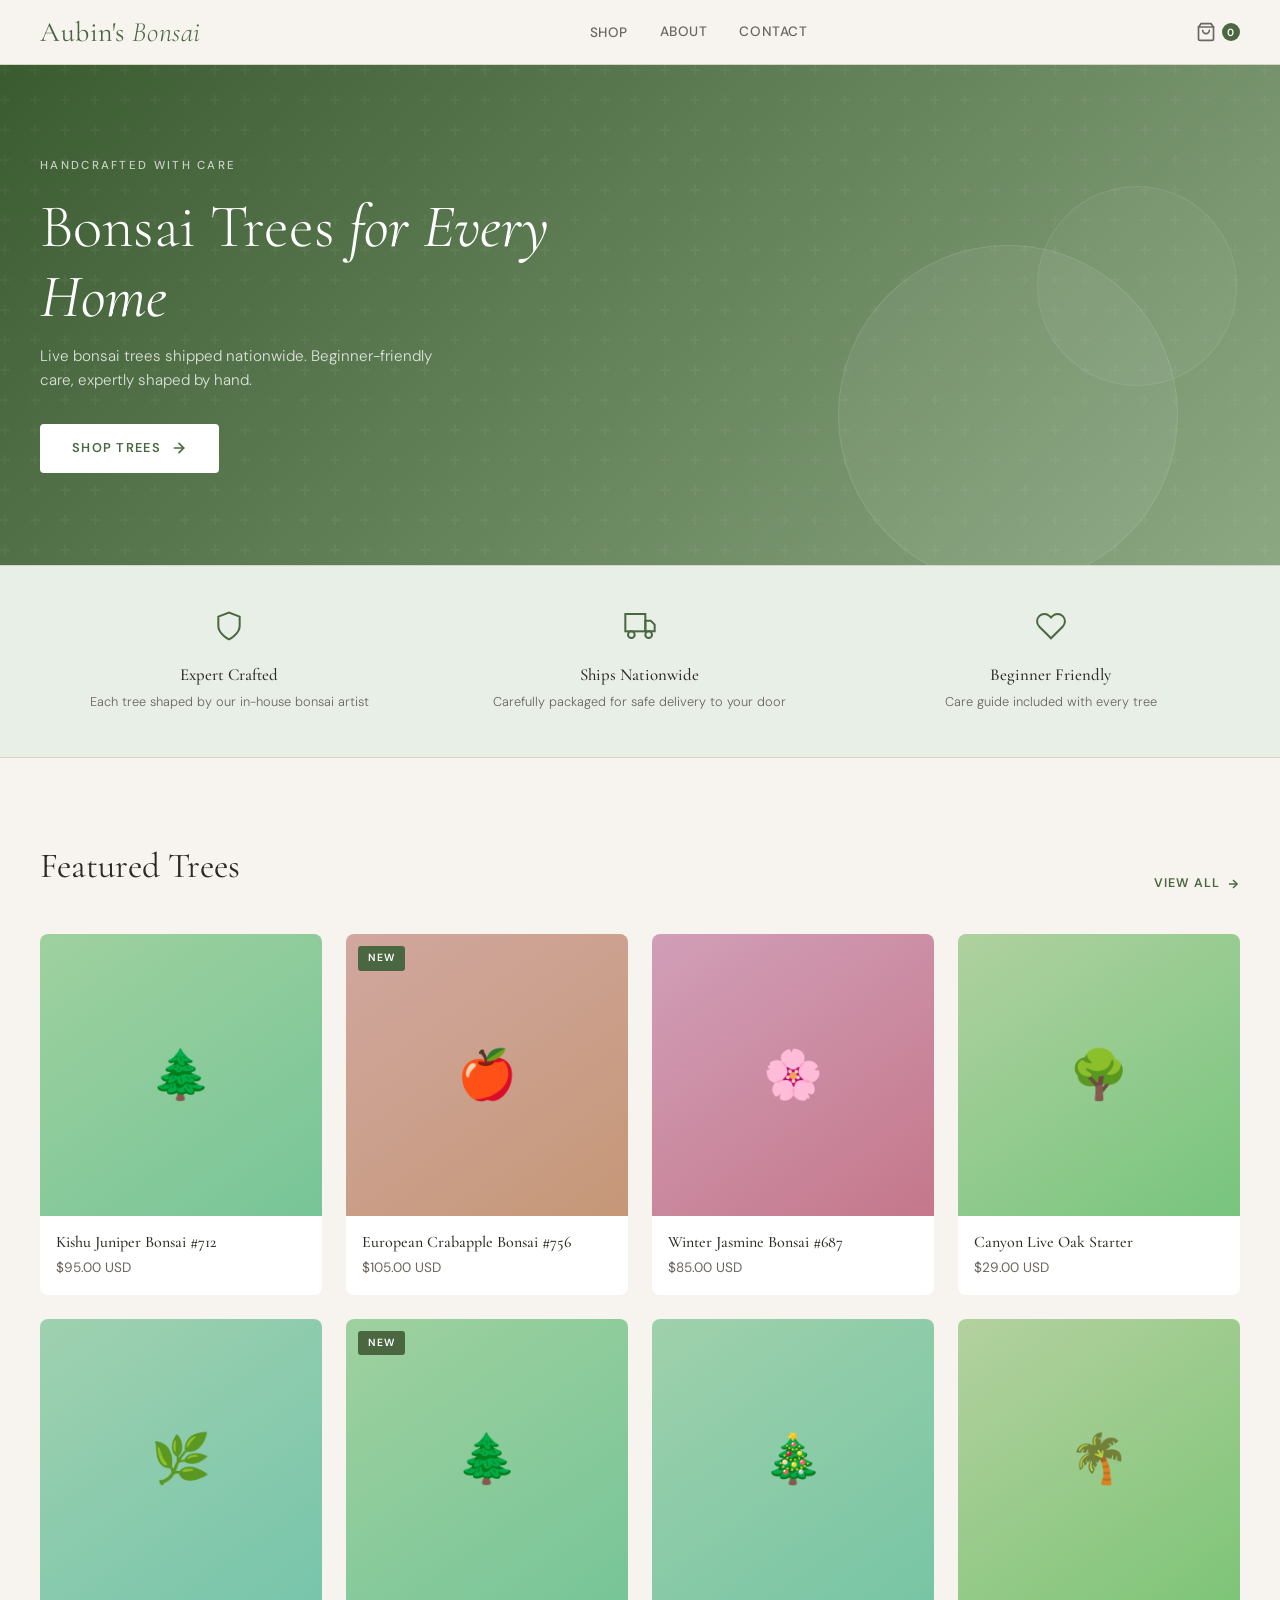
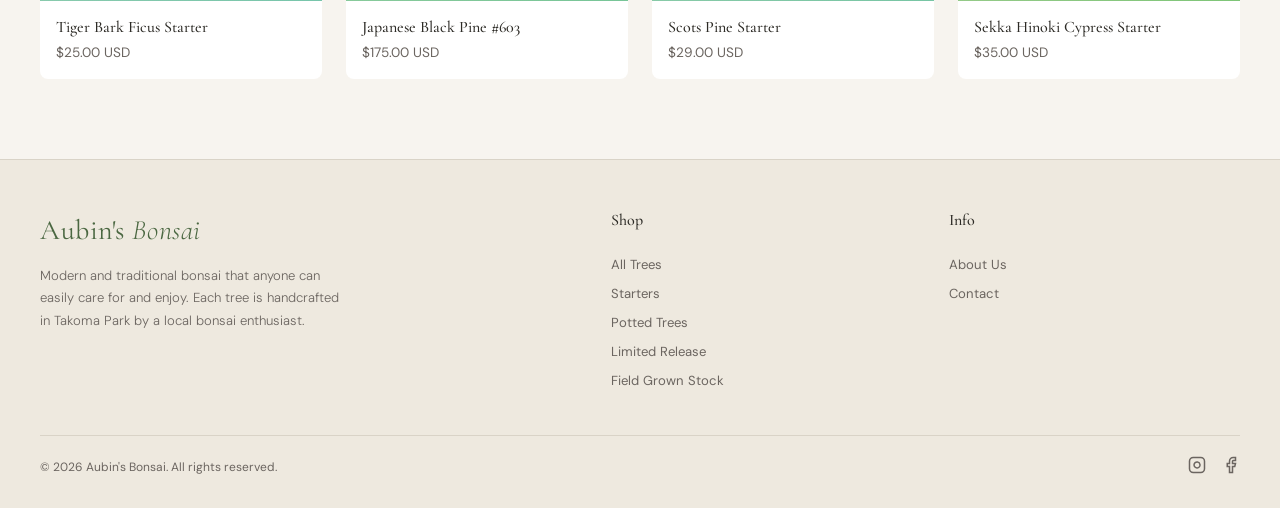
==== commit 77840bc2: "Rebrand entire site from Verdant Bonsai to Aubin's Bonsai" ====
--- a/index.html
+++ b/index.html
@@ -3,7 +3,7 @@
 <head>
 <meta charset="UTF-8">
 <meta name="viewport" content="width=device-width, initial-scale=1.0">
-<title>Verdant — Bonsai Trees for Every Home</title>
+<title>Aubin's — Bonsai Trees for Every Home</title>
 <link rel="preconnect" href="https://fonts.googleapis.com">
 <link href="https://fonts.googleapis.com/css2?family=Cormorant+Garamond:ital,wght@0,300;0,400;0,500;0,600;1,300;1,400&family=DM+Sans:wght@300;400;500;600&display=swap" rel="stylesheet">
 <link rel="stylesheet" href="css/styles.css">
@@ -12,7 +12,7 @@
 
 <header class="header" id="header">
   <div class="header-inner">
-    <a href="index.html" class="logo">Verdant<span>&nbsp;Bonsai</span></a>
+    <a href="index.html" class="logo">Aubin's<span>&nbsp;Bonsai</span></a>
     <nav class="nav-links">
       <div class="nav-item">
         <a href="shop.html">Shop</a>
@@ -93,8 +93,8 @@
 <footer class="footer">
   <div class="footer-inner">
     <div class="footer-brand">
-      <div class="logo">Verdant<span>&nbsp;Bonsai</span></div>
-      <p>Modern mini-bonsai that anyone can easily care for and enjoy. Each tree is handcrafted in Northern California by our in-house bonsai artist.</p>
+      <div class="logo">Aubin's<span>&nbsp;Bonsai</span></div>
+      <p>Modern and traditional bonsai that anyone can easily care for and enjoy. Each tree is handcrafted in Takoma Park by a local bonsai enthusiast.</p>
     </div>
     <div class="footer-col">
       <h4>Shop</h4>
@@ -111,7 +111,7 @@
     </div>
   </div>
   <div class="footer-bottom">
-    <span>&copy; 2026 Verdant Bonsai. All rights reserved.</span>
+    <span>&copy; 2026 Aubin's Bonsai. All rights reserved.</span>
     <div class="social-links">
       <a href="#" aria-label="Instagram">
         <svg width="18" height="18" viewBox="0 0 24 24" fill="none" stroke="currentColor" stroke-width="2"><rect x="2" y="2" width="20" height="20" rx="5"/><path d="M16 11.37A4 4 0 1112.63 8 4 4 0 0116 11.37z"/><line x1="17.5" y1="6.5" x2="17.51" y2="6.5"/></svg>
